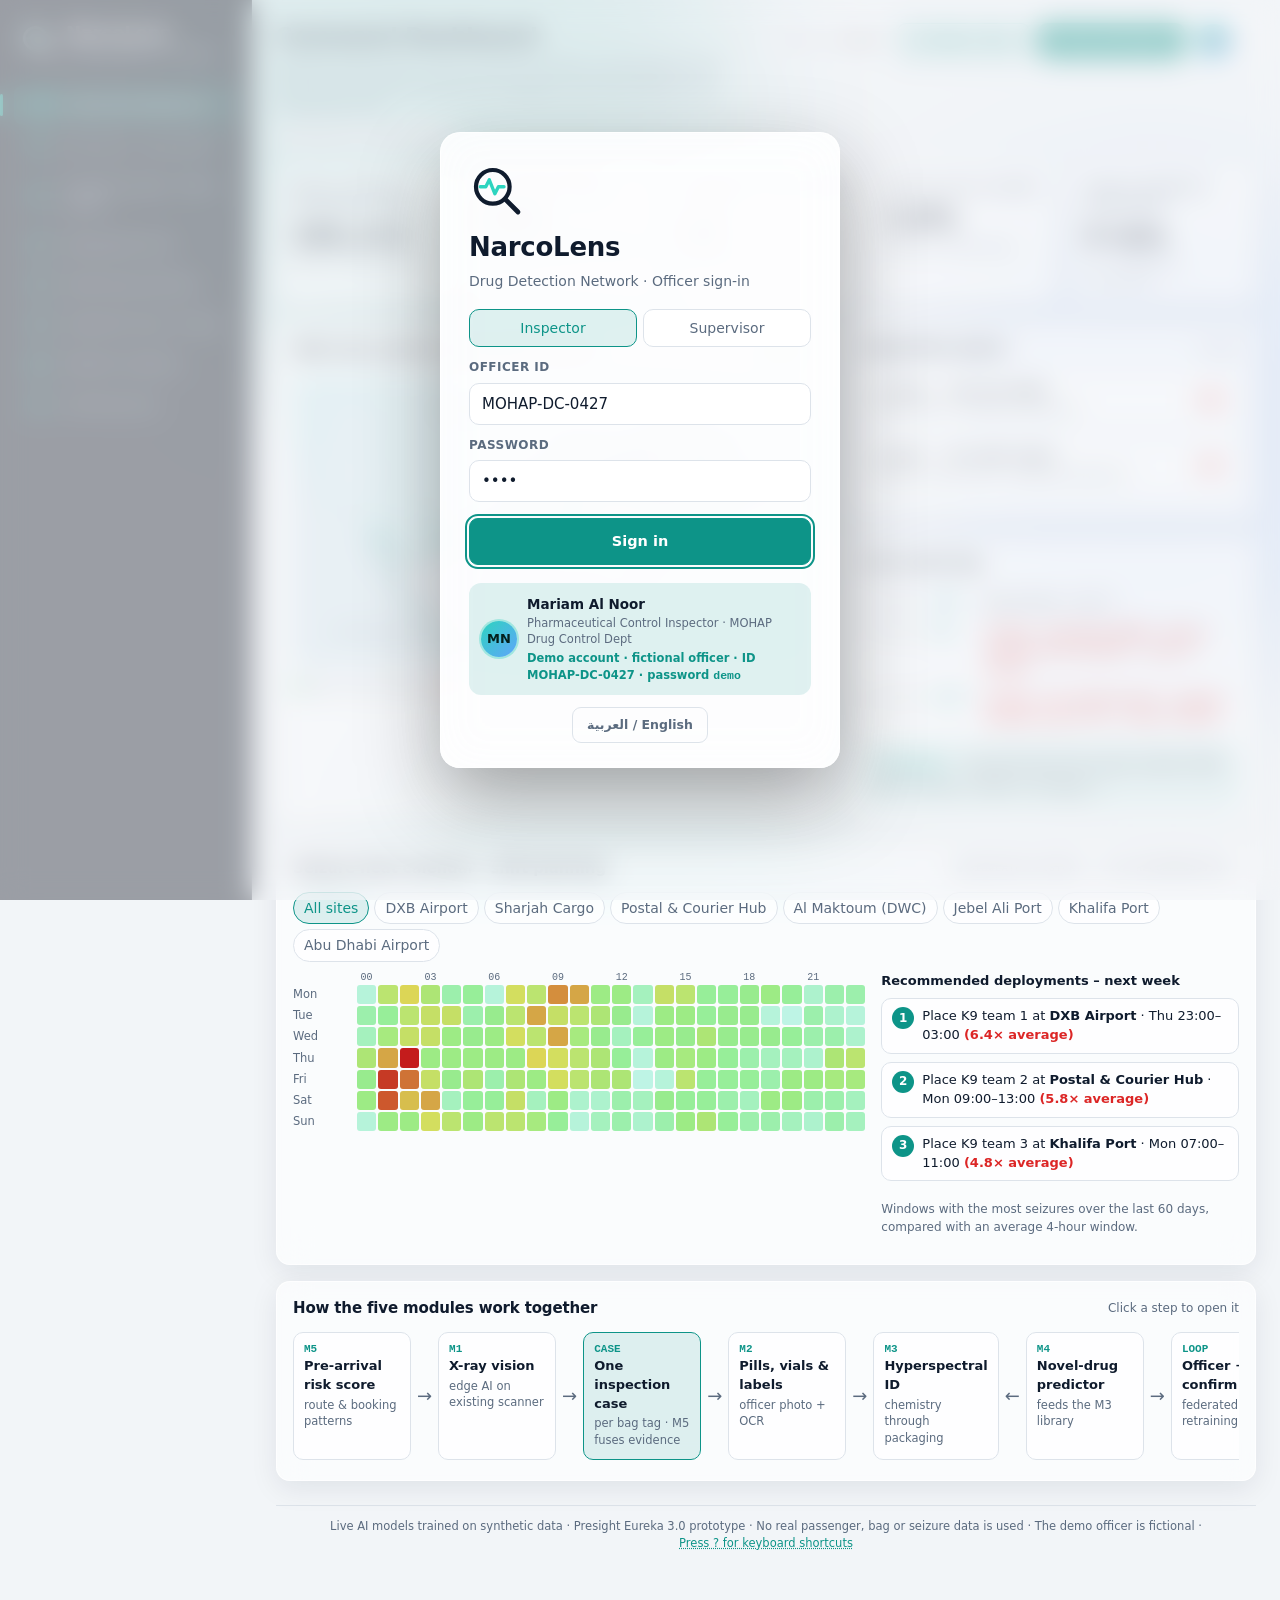
==== narcolens-prototype/index.html @ 16a1a504 "NarcoLens: prototype, ML training code, pitch deck and screenshots" ====
<!doctype html>
<html lang="en">
<head>
  <meta charset="utf-8">
  <meta name="viewport" content="width=device-width, initial-scale=1">
  <title>NarcoLens Prototype</title>
  <meta name="description" content="NarcoLens – AI software that turns UAE customs X-ray scanners and inspection desks into one connected drug-detection network. Concept prototype on simulated data.">
  <link rel="stylesheet" href="css/style.css">
</head>
<body>
  <div class="aurora" aria-hidden="true"><i></i><i></i><i></i></div>

  <div class="login" id="login" hidden>
    <form class="login-card" id="loginForm" autocomplete="off" novalidate>
      <svg class="logo login-logo" viewBox="0 0 40 40" aria-hidden="true">
        <circle class="draw" cx="17" cy="17" r="12" fill="none" stroke="currentColor" stroke-width="3"/>
        <path class="draw d2" d="M8 17h4l2.5-5 4 10 2.5-5h4" fill="none" stroke="#2dd4bf" stroke-width="2.4" stroke-linecap="round" stroke-linejoin="round"/>
        <path class="draw d3" d="M26 26l9 9" stroke="currentColor" stroke-width="3.4" stroke-linecap="round"/>
      </svg>
      <h1>NarcoLens</h1>
      <p class="login-sub">Drug Detection Network &middot; Officer sign-in</p>
      <div class="role-pick" role="group" aria-label="Demo account"><button type="button" data-role="officer" class="on">Inspector</button><button type="button" data-role="supervisor">Supervisor</button></div>
      <label class="field">Officer ID<input id="loginId" value="MOHAP-DC-0427" spellcheck="false"></label>
      <label class="field">Password<input id="loginPw" type="password" value="demo"></label>
      <p class="login-err" id="loginErr" hidden>Incorrect officer ID or password. Use the demo account below.</p>
      <button class="btn primary block" type="submit" id="loginBtn">Sign in</button>
      <div class="demo-acct" id="demoAcct">
        <span class="avatar">MN</span>
        <div><b>Mariam Al Noor</b><small>Pharmaceutical Control Inspector &middot; MOHAP Drug Control Dept</small><small class="demo-note">Demo account &middot; fictional officer &middot; ID MOHAP-DC-0427 &middot; password <code>demo</code></small></div>
      </div>
    </form>
  </div>

  <div class="shell">
    <aside class="sidebar">
      <a class="brand" id="brandLink" href="#dashboard" aria-label="NarcoLens – go to Command Dashboard">
        <svg class="logo" viewBox="0 0 40 40" aria-hidden="true">
          <circle cx="17" cy="17" r="12" fill="none" stroke="currentColor" stroke-width="3"/>
          <path d="M8 17h4l2.5-5 4 10 2.5-5h4" fill="none" stroke="#2dd4bf" stroke-width="2.4" stroke-linecap="round" stroke-linejoin="round"/>
          <path d="M26 26l9 9" stroke="currentColor" stroke-width="3.4" stroke-linecap="round"/>
        </svg>
        <div>
          <b>NarcoLens</b>
          <small>AI drug-detection network</small>
        </div>
      </a>
      <nav id="nav" aria-label="Screens">
        <a href="#dashboard" data-screen="dashboard"><span class="num" aria-hidden="true"><svg viewBox="0 0 16 16" width="12" height="12" fill="currentColor"><rect x="1" y="1" width="6" height="6" rx="1.5"/><rect x="9" y="1" width="6" height="6" rx="1.5"/><rect x="1" y="9" width="6" height="6" rx="1.5"/><rect x="9" y="9" width="6" height="6" rx="1.5"/></svg></span><span>Command Dashboard</span></a>
        <a href="#lane" data-screen="lane"><span class="num">M1</span><span>Live Lane &middot; X-ray Vision</span></a>
        <a href="#desk" data-screen="desk"><span class="num">M2</span><span>Inspection Desk &middot; Pills &amp; Labels</span></a>
        <a href="#hyper" data-screen="hyper"><span class="num">M3</span><span>Hyperspectral ID</span></a>
        <a href="#predict" data-screen="predict"><span class="num">M4</span><span>Novel-Drug Predictor</span></a>
        <a href="#case" data-screen="case"><span class="num">M5</span><span>Inspection Case &middot; Fusion</span></a>
        <a href="#network" data-screen="network"><span class="num">NET</span><span>Network analytics</span></a>
        <a href="#learn" data-screen="learn"><span class="num">FL</span><span>Learning Loop</span></a>
        <a href="#review" data-screen="review" class="sup-only"><span class="num">SUP</span><span>Supervisor review</span></a>
      </nav>
      <div class="officer" id="officerChip">
        <span class="avatar">MN</span>
        <div class="officer-txt"><b id="offName">Mariam Al Noor</b><small id="offRole">MOHAP &middot; DXB T3 Desk 2</small></div>
        <button class="sign-out" id="signOut" type="button" title="Sign out" aria-label="Sign out"><svg viewBox="0 0 24 24" width="16" height="16" aria-hidden="true" fill="none" stroke="currentColor" stroke-width="2" stroke-linecap="round" stroke-linejoin="round"><path d="M9 21H5a2 2 0 0 1-2-2V5a2 2 0 0 1 2-2h4"/><path d="M16 17l5-5-5-5"/><path d="M21 12H9"/></svg></button>
      </div>
    </aside>

    <main>
      <header class="topbar">
        <div class="titles">
          <h1 id="screenTitle">Command Dashboard</h1>
          <p id="screenSub"></p>
          <div class="badges" id="badges"></div>
        </div>
        <div class="top-actions">
          <span class="clock" id="clock" title="Simulated local time at Dubai"></span>
          <span class="demo-chip" id="demoChip" hidden><b id="demoStep">Step 1 of 8</b><span id="demoTime">0:00</span><i><b id="demoBar"></b></i></span>
          <button class="btn primary" id="demoBtn" type="button">&#9654; Run full demo</button>
          <button class="btn ghost icon" id="themeBtn" type="button" aria-label="Toggle light / dark theme" title="Toggle theme"><svg viewBox="0 0 20 20" width="16" height="16" aria-hidden="true"><circle cx="10" cy="10" r="7.5" fill="none" stroke="currentColor" stroke-width="1.8"/><path d="M10 2.5a7.5 7.5 0 0 1 0 15z" fill="currentColor"/></svg></button>
        </div>
      </header>

      <!-- 01 DASHBOARD -->
      <section class="screen" id="screen-dashboard">
        <div class="kpis" id="kpis"></div>
        <div class="grid-2">
          <div class="card">
            <div class="card-h"><h3>UAE entry points running NarcoLens</h3><span class="muted small">Click a site to zoom in</span><span class="pill live">&#9679; Live</span></div>
            <div class="map-wrap"><svg id="map" class="map" viewBox="0 0 600 340" role="img" aria-label="Map of UAE entry points"></svg><div class="site-card" id="siteCard" hidden></div></div>
            <div class="legend"><span><i class="dot ok"></i>Bag / parcel cleared</span><span><i class="dot danger"></i>AI flag raised</span></div>
          </div>
          <div class="stack">
            <div class="card">
              <div class="card-h"><h3>Inspection queue</h3><span class="muted small" id="queueCount"></span></div>
              <ul class="queue" id="queue"></ul>
            </div>
            <div class="card">
              <div class="card-h"><h3>Live event log</h3></div>
              <ul class="log" id="log"></ul>
              <div id="netTip"></div>
            </div>
          </div>
        </div>
        <div class="card" id="heatCard" data-noi18n></div>
        <div class="card">
          <div class="card-h"><h3>How the five modules work together</h3><span class="muted small">Click a step to open it</span></div>
          <div class="flow" id="flow">
            <button class="flow-step" data-go="case"><b>M5</b><span>Pre-arrival risk score</span><small>route &amp; booking patterns</small></button>
            <span class="flow-arrow">&rarr;</span>
            <button class="flow-step" data-go="lane"><b>M1</b><span>X-ray vision</span><small>edge AI on existing scanner</small></button>
            <span class="flow-arrow">&rarr;</span>
            <button class="flow-step hub" data-go="case"><b>CASE</b><span>One inspection case</span><small>per bag tag &middot; M5 fuses evidence</small></button>
            <span class="flow-arrow">&rarr;</span>
            <button class="flow-step" data-go="desk"><b>M2</b><span>Pills, vials &amp; labels</span><small>officer photo + OCR</small></button>
            <span class="flow-arrow">&rarr;</span>
            <button class="flow-step" data-go="hyper"><b>M3</b><span>Hyperspectral ID</span><small>chemistry through packaging</small></button>
            <span class="flow-arrow">&larr;</span>
            <button class="flow-step" data-go="predict"><b>M4</b><span>Novel-drug predictor</span><small>feeds the M3 library</small></button>
            <span class="flow-arrow">&rarr;</span>
            <button class="flow-step" data-go="learn"><b>LOOP</b><span>Officer + lab confirm</span><small>federated retraining</small></button>
          </div>
        </div>
      </section>

      <!-- M1 LANE -->
      <section class="screen" id="screen-lane" hidden>
        <div class="mode-tabs" id="laneModes" role="tablist">
          <button type="button" data-mode="belt" class="active">Belt &middot; demo bags</button>
          <button type="button" data-mode="build">Build your own bag</button>
          <button type="button" data-mode="upload">Upload a scan</button>
        </div>
        <div class="bag-strip" id="bagStrip" aria-label="Bags on the belt"></div>
        <div class="builder card" id="builder" hidden>
          <div class="palette" id="palClutter"><span class="pal-lbl">Add everyday items</span></div>
          <div class="palette" id="palHide"><span class="pal-lbl">Hide drugs</span></div>
          <div class="row">
            <button class="btn" id="bRandom" type="button">Randomise bag</button>
            <button class="btn" id="bClear" type="button">Empty bag</button>
            <span class="muted small">Drag items to move them. The AI only sees pixels &ndash; never item names.</span>
          </div>
        </div>
        <div class="upload card" id="uploadBox" hidden>
          <label class="btn primary">Choose an image&hellip;<input type="file" id="uploadInput" accept="image/*" hidden></label>
          <span class="muted small">Experimental: the model was trained on synthetic dual-energy scans, so real X-ray photos are outside its training data. Results are shown as-is.</span>
        </div>
        <div class="grid-lane">
          <div class="card">
            <div class="card-h">
              <h3>X-ray &middot; <span id="laneTag">select a bag</span></h3>
              <span class="switches"><label class="switch"><input type="checkbox" id="overlayToggle" checked> AI heatmap</label><label class="switch" id="truthWrap"><input type="checkbox" id="truthToggle"> Ground truth</label></span>
            </div>
            <div class="xray-wrap">
              <canvas id="xray" width="760" height="440" aria-label="Simulated dual-energy X-ray image"></canvas>
              <div class="xray-legend"><span><i class="sw o"></i>Organic</span><span><i class="sw m"></i>Mixed</span><span><i class="sw b"></i>Metal</span></div>
            </div>
            <div class="row">
              <button class="btn primary" id="scanNext" type="button">Scan next bag</button>
              <button class="btn" id="laneAuto" type="button">Auto belt: off</button>
              <button class="btn primary" id="bScan" type="button" hidden>Scan with AI</button>
              <span class="muted small">M1 model inference in this browser: <b id="latency">&ndash;</b></span>
            </div>
          </div>
          <div class="card" id="laneResult"></div>
        </div>
      </section>

      <!-- M5 CASE -->
      <section class="screen" id="screen-case" hidden>
        <div class="card case-head" id="caseHead"></div>
        <div class="grid-2">
          <div class="card">
            <div class="card-h"><h3>Evidence timeline</h3><span class="muted small">every module writes to the same case</span></div>
            <ol class="timeline" id="timeline"></ol>
          </div>
          <div class="card">
            <div class="card-h"><h3>M5 fusion score</h3><span class="muted small">explainable</span></div>
            <div id="fusion"></div>
            <div class="actions-row" id="caseActions"></div>
            <p class="fair" id="fairNote">&#9878; Risk factors use bag, route, booking-timing and sensor evidence only. Nationality, ethnicity, religion and gender are never model inputs. The officer makes every decision; the lab result is the legal proof.</p>
          </div>
        </div>
      </section>

      <!-- SUPERVISOR REVIEW -->
      <section class="screen" id="screen-review" hidden data-noi18n>
        <div class="kpis three" id="supKpis"></div>
        <div class="grid-2">
          <div class="stack"><div class="card" id="supQueue"></div><div class="card" id="supOverrides"></div></div>
          <div class="stack"><div class="card" id="supSites"></div><div class="card" id="supAudit"></div></div>
        </div>
      </section>

      <!-- EVIDENCE PACK -->
      <section class="screen" id="screen-report" hidden data-noi18n>
        <div class="report-actions"><button class="btn primary" id="repPrint" type="button">&#128424; Print / Save as PDF</button><button class="btn" id="repBack" type="button">&larr; Back to case</button></div>
        <article class="card report" id="report"></article>
      </section>

      <!-- NETWORK ANALYTICS -->
      <section class="screen" id="screen-network" hidden data-noi18n>
        <div class="kpis three" id="netKpis"></div>
        <div class="grid-lane">
          <div class="card net-card">
            <div class="net-toolbar" id="netToolbar"></div>
            <div class="net-wrap"><svg id="netSvg" viewBox="0 0 760 460" role="img" aria-label="Case link graph"></svg></div>
            <div class="net-legend" id="netLegend"></div>
            <div class="net-detail" id="netDetail"></div>
          </div>
          <div class="card" id="netInsights"></div>
        </div>
      </section>

      <!-- M2 DESK -->
      <section class="screen" id="screen-desk" hidden>
        <div class="pick" id="samplePick"></div>
        <div class="grid-lane">
          <div class="card">
            <div class="card-h"><h3>Officer photo</h3><span class="muted small">Tablet camera &middot; Inspection desk 2</span></div>
            <div class="photo" id="deskPhoto"></div>
            <div class="row">
              <button class="btn primary" id="deskAnalyse" type="button">Analyse photo</button>
              <button class="btn" id="deskAttach" type="button" disabled>Attach to case</button>
            </div>
          </div>
          <div class="card" id="deskResult"></div>
        </div>
        <div class="grid-2">
          <div class="card">
            <div class="card-h"><h3>Tablets in this photo &rarr; M2 imprint model</h3><span class="badge live">Live model</span></div>
            <div class="crops" id="crops"><p class="muted small">Press <b>Analyse photo</b> to classify every tablet crop.</p></div>
          </div>
          <div class="card">
            <div class="card-h"><h3>Imprint pad &middot; test the model yourself</h3><span class="badge live">Live model</span></div>
            <div class="pad-wrap">
              <canvas id="pad" width="240" height="240" aria-label="Draw a tablet imprint"></canvas>
              <div class="pad-side">
                <p class="muted small">Draw an imprint on the tablet with your mouse or finger &ndash; e.g. two crescents <b>( )</b>, a line, or a letter.</p>
                <div id="padResult"></div>
                <div class="row">
                  <button class="btn" id="padClear" type="button">Clear</button>
                  <button class="btn" id="padRandom" type="button">Random example</button>
                  <label class="btn">Upload close-up<input type="file" id="padUpload" accept="image/*" hidden></label>
                </div>
              </div>
            </div>
          </div>
        </div>
      </section>

      <!-- M3 HYPER -->
      <section class="screen" id="screen-hyper" hidden>
        <div class="pick" id="hyperPick"></div>
        <div class="grid-lane">
          <div class="card">
            <div class="card-h"><h3>Hyperspectral image &middot; false colour</h3><label class="switch"><input type="checkbox" id="hyperMap" checked> AI substance map</label></div>
            <div class="hyper-wrap">
              <canvas id="hyperCanvas" class="pix" width="480" height="320" aria-label="Simulated hyperspectral image"></canvas>
            </div>
            <div class="row">
              <button class="btn primary" id="hyperScan" type="button">Auto-scan</button>
              <button class="btn" id="hyperAttach" type="button" disabled>Attach to case</button>
              <span class="muted small">Tip: click any pixel to see its spectrum</span>
            </div>
          </div>
          <div class="card">
            <div class="card-h"><h3>Spectrum vs. drug library</h3><span class="muted small" id="pxInfo">no pixel selected</span></div>
            <canvas id="specCanvas" width="560" height="240" aria-label="Spectrum chart"></canvas>
            <div class="spec-legend"><span><i class="ln px"></i>Selected pixel</span><span><i class="ln ref"></i>Best library match</span></div>
            <div id="hyperResult"></div>
          </div>
        </div>
      </section>

      <!-- M4 PREDICT -->
      <section class="screen" id="screen-predict" hidden>
        <div class="kpis three" id="predKpis"></div>
        <div class="card">
          <div class="card-h">
            <h3>Predicted synthetic-drug variants</h3>
            <div class="card-actions">
              <span class="info-anchor">
                <button class="info-btn" type="button" data-info="m4Info" aria-haspopup="dialog" aria-expanded="false" aria-controls="m4Info">
                  <svg viewBox="0 0 24 24" width="16" height="16" aria-hidden="true" fill="none" stroke="currentColor" stroke-width="2" stroke-linecap="round"><circle cx="12" cy="12" r="9.5"/><path d="M12 11v6"/><circle cx="12" cy="7.6" r="0.6" fill="currentColor"/></svg>
                  <span>How M4 works</span>
                </button>
                <div class="info-pop" id="m4Info" role="dialog" aria-label="How M4 works" tabindex="-1" hidden>
                  <div class="info-pop-h"><b>How M4 works</b><button class="info-x" type="button" aria-label="Close">&times;</button></div>
                  <ol class="steps plain">
                    <li><b>Watch the trend.</b> Seizure data, lab results and international early-warning feeds show which drug families are mutating.</li>
                    <li><b>Predict the fingerprint.</b> A graph neural network predicts the spectrum a new variant would produce, from its family's known chemistry.</li>
                    <li><b>Validate.</b> Forensic chemists approve each prediction against reference samples.</li>
                    <li><b>Push to M3.</b> Every hyperspectral camera in the network can now recognise the variant &ndash; before its first seizure.</li>
                  </ol>
                </div>
              </span>
              <button class="btn primary" id="predRun" type="button">Run prediction cycle</button>
            </div>
          </div>
          <div class="table-wrap"><table class="tbl" id="predTable"></table></div>
          <p class="muted small">Chemical structures are withheld in this interface. Predictions are used only to extend the detection library and are validated against lab reference samples before going live.</p>
        </div>
      </section>

      <!-- LEARNING LOOP -->
      <section class="screen" id="screen-learn" hidden data-noi18n>
        <div class="kpis three" id="fedKpis"></div>
        <div class="grid-lane">
          <div class="card">
            <div class="fed-controls">
              <button class="btn primary" id="learnGo" type="button">&#9654; Run 1 round</button>
              <button class="btn" id="fedAuto" type="button">Auto-run rounds</button>
              <span id="fedPriv" class="fed-priv"></span>
              <span class="info-anchor fed-info">
                <button class="info-btn icon-only" id="fedInfoBtn" type="button" data-info="fedInfo" aria-haspopup="dialog" aria-expanded="false" aria-controls="fedInfo">
                  <svg viewBox="0 0 24 24" width="16" height="16" aria-hidden="true" fill="none" stroke="currentColor" stroke-width="2" stroke-linecap="round"><circle cx="12" cy="12" r="9.5"/><path d="M12 11v6"/><circle cx="12" cy="7.6" r="0.6" fill="currentColor"/></svg>
                </button>
                <div class="info-pop" id="fedInfo" role="dialog" tabindex="-1" hidden>
                  <div class="info-pop-h"><b id="fedInfoTitle"></b><button class="info-x" type="button" aria-label="Close">&times;</button></div>
                  <div id="fedInfoBody"></div>
                </div>
              </span>
              <label class="nt-chip" style="--c:#ef4444"><input type="checkbox" id="fedPoison"><i></i><span id="fedPoisonLbl">Simulate a poisoned update</span></label>
            </div>
            <div class="fed-steps" id="fedSteps"></div>
            <svg id="fedNet" class="fednet" viewBox="0 0 600 360" role="img" aria-label="Federated learning network"></svg>
            <p class="fed-status"><span id="learnStatus"></span></p>
            <p class="fed-gain" id="fedGain"></p>
            <div id="fedSite"></div>
          </div>
          <div class="stack">
            <div class="card" id="learnCase"></div>
            <div class="card"><div class="card-h"><h3 id="fedChartH">Recall per round</h3></div><div id="fedChart"></div></div>
            <div class="card"><div class="card-h"><h3 id="fedLogH">Round log</h3></div><ol class="fed-log" id="fedLog"></ol></div>
          </div>
        </div>
      </section>
      <!-- CHALLENGE -->
      <section class="screen" id="screen-challenge" hidden>
        <div class="grid-lane">
          <div class="card">
            <div class="card-h"><h3 id="chRound">Round 1 of 5</h3><span class="muted small" id="chHint">Click where you think drugs are hidden &ndash; or press &ldquo;Looks clean&rdquo;.</span></div>
            <div class="xray-wrap"><canvas id="chCanvas" width="760" height="440" aria-label="X-ray to inspect"></canvas></div>
            <div class="row">
              <button class="btn" id="chClean" type="button">Looks clean</button>
              <button class="btn primary" id="chNext" type="button" hidden>Next bag &rarr;</button>
              <button class="btn ghost" id="chRestart" type="button">Restart</button>
            </div>
          </div>
          <div class="card" id="chBoard"></div>
        </div>
      </section>

      <!-- AI MODELS -->
      <section class="screen" id="screen-models" hidden>
        <div class="grid-2 even">
          <div class="card" id="cardM1"></div>
          <div class="card" id="cardM2"></div>
        </div>
        <div class="card" id="cardOthers"></div>
      </section>
      <footer class="disclaimer">Live AI models trained on synthetic data &middot; Presight Eureka 3.0 prototype &middot; No real passenger, bag or seizure data is used &middot; The demo officer is fictional</footer>
    </main>
  </div>

  <div class="narration" id="narration" hidden aria-live="polite">
    <span class="step" id="narrStep"></span>
    <span id="narrText"></span>
  </div>

  <script src="js/data.js"></script>
  <script src="js/map_uae.js"></script>
  <script src="js/xray.js"></script>
  <script src="js/nn.js"></script>
  <script src="js/models/models.js"></script>
  <script src="js/pills.js"></script>
  <script src="js/hyperspectral.js"></script>
  <script src="js/i18n.js"></script>
  <script src="js/network.js"></script>
  <script src="js/app.js"></script>
  <script src="js/federated.js"></script>
  <script src="js/addons.js"></script>
  <script src="js/extras.js"></script>
</body>
</html>
---- narcolens-prototype/css/style.css ----
/* NarcoLens prototype – styles */
:root {
  --bg: #f2f5f8;
  --panel: #ffffff;
  --panel-2: #f6f8fa;
  --text: #0f1b2d;
  --muted: #5b6b7f;
  --border: #dde3ea;
  --accent: #0d9488;
  --accent-2: #0f766e;
  --accent-soft: rgba(13, 148, 136, .12);
  --danger: #dc2626;
  --danger-soft: rgba(220, 38, 38, .12);
  --warn: #d97706;
  --warn-soft: rgba(217, 119, 6, .14);
  --ok: #16a34a;
  --ok-soft: rgba(22, 163, 74, .12);
  --shadow: 0 1px 2px rgba(15, 27, 45, .06), 0 6px 18px rgba(15, 27, 45, .06);
  --map-land: #e3eaf0;
  --map-sea: #d3ecef;
  --map-line: #b9c7d4;
  --sidebar: #0b1726;
  --sidebar-text: #c3d1df;
  --chart-grid: #e5eaf0;
  color-scheme: light;
}

@media (prefers-color-scheme: dark) {
  :root:not([data-theme="light"]) {
    --bg: #0a111d;
    --panel: #111a29;
    --panel-2: #0d1522;
    --text: #e6edf5;
    --muted: #8fa1b6;
    --border: #1f2c3f;
    --accent: #2dd4bf;
    --accent-2: #14b8a6;
    --accent-soft: rgba(45, 212, 191, .14);
    --danger: #f87171;
    --danger-soft: rgba(248, 113, 113, .15);
    --warn: #fbbf24;
    --warn-soft: rgba(251, 191, 36, .14);
    --ok: #4ade80;
    --ok-soft: rgba(74, 222, 128, .13);
    --shadow: 0 1px 2px rgba(0, 0, 0, .3), 0 6px 18px rgba(0, 0, 0, .25);
    --map-land: #172334;
    --map-sea: #0d2430;
    --map-line: #2a3b52;
    --sidebar: #070d17;
    --chart-grid: #1d2a3c;
    color-scheme: dark;
  }
}

:root[data-theme="dark"] {
  --bg: #0a111d;
  --panel: #111a29;
  --panel-2: #0d1522;
  --text: #e6edf5;
  --muted: #8fa1b6;
  --border: #1f2c3f;
  --accent: #2dd4bf;
  --accent-2: #14b8a6;
  --accent-soft: rgba(45, 212, 191, .14);
  --danger: #f87171;
  --danger-soft: rgba(248, 113, 113, .15);
  --warn: #fbbf24;
  --warn-soft: rgba(251, 191, 36, .14);
  --ok: #4ade80;
  --ok-soft: rgba(74, 222, 128, .13);
  --shadow: 0 1px 2px rgba(0, 0, 0, .3), 0 6px 18px rgba(0, 0, 0, .25);
  --map-land: #172334;
  --map-sea: #0d2430;
  --map-line: #2a3b52;
  --sidebar: #070d17;
  --chart-grid: #1d2a3c;
  color-scheme: dark;
}

* { box-sizing: border-box; }
html, body { margin: 0; }
body {
  background: var(--bg);
  color: var(--text);
  font: 14px/1.45 "Segoe UI", system-ui, -apple-system, Roboto, "Helvetica Neue", Arial, sans-serif;
  -webkit-font-smoothing: antialiased;
}
h1, h2, h3 { margin: 0; letter-spacing: -.01em; }
h3 { font-size: 15px; }
button { font: inherit; }
.muted { color: var(--muted); }
.small { font-size: 12px; }
[hidden] { display: none !important; }


/* ---------- shell ---------- */
.shell { display: grid; grid-template-columns: 252px minmax(0, 1fr); min-height: 100vh; }
.sidebar {
  background: var(--sidebar);
  color: var(--sidebar-text);
  padding: 20px 14px;
  display: flex;
  flex-direction: column;
  gap: 22px;
  position: sticky;
  top: 0;
  height: 100vh;
  overflow-y: auto;
}
.brand { display: flex; align-items: center; gap: 10px; color: #fff; padding: 0 6px; }
.brand .logo { width: 36px; height: 36px; color: #fff; flex: none; }
.brand b { display: block; font-size: 18px; letter-spacing: -.01em; }
.brand small { display: block; color: var(--sidebar-text); font-size: 11.5px; }
#nav { display: flex; flex-direction: column; gap: 3px; }
#nav a {
  display: flex; align-items: center; gap: 10px;
  color: var(--sidebar-text);
  text-decoration: none;
  padding: 9px 10px;
  border-radius: 9px;
  font-size: 13px;
  transition: background .15s, color .15s;
}
#nav a:hover { background: rgba(255, 255, 255, .06); color: #fff; }
#nav a.active { background: rgba(45, 212, 191, .16); color: #fff; }
#nav .num {
  font: 700 10.5px/1 ui-monospace, SFMono-Regular, Menlo, Consolas, monospace;
  color: #2dd4bf;
  background: rgba(45, 212, 191, .12);
  border-radius: 6px;
  padding: 4px 5px;
  min-width: 30px;
  text-align: center;
}

main { padding: 20px 24px 90px; min-width: 0; }
.topbar { display: flex; justify-content: space-between; align-items: flex-start; gap: 16px; margin-bottom: 18px; }
.titles h1 { font-size: 22px; }
.titles p { margin: 4px 0 0; color: var(--muted); max-width: 760px; }
.top-actions { display: flex; align-items: center; gap: 8px; flex: none; }
.clock { font: 600 12px ui-monospace, SFMono-Regular, Menlo, Consolas, monospace; color: var(--muted); padding: 0 6px; }

.btn {
  border: 1px solid var(--border);
  background: var(--panel);
  color: var(--text);
  padding: 8px 14px;
  border-radius: 9px;
  cursor: pointer;
  font-weight: 600;
  font-size: 13px;
  transition: background .15s, border-color .15s, opacity .15s;
  white-space: nowrap;
}
.btn:hover:not(:disabled) { border-color: var(--accent); }
.btn:disabled { opacity: .45; cursor: not-allowed; }
.btn.primary { background: var(--accent); border-color: var(--accent); color: #fff; }
:root[data-theme="dark"] .btn.primary { color: #04201c; }
@media (prefers-color-scheme: dark) { :root:not([data-theme="light"]) .btn.primary { color: #04201c; } }
.btn.primary:hover:not(:disabled) { background: var(--accent-2); }
.btn.danger { background: var(--danger); border-color: var(--danger); color: #fff; }
.btn.ghost { background: transparent; }
.btn.icon { padding: 8px 11px; font-size: 16px; line-height: 1; }

.card {
  background: var(--panel);
  border: 1px solid var(--border);
  border-radius: 14px;
  padding: 16px;
  box-shadow: var(--shadow);
  min-width: 0;
}
.card-h { display: flex; justify-content: space-between; align-items: center; gap: 10px; margin-bottom: 12px; flex-wrap: wrap; }
.stack { display: flex; flex-direction: column; gap: 16px; min-width: 0; }
.grid-2 { display: grid; grid-template-columns: minmax(0, 1.35fr) minmax(0, 1fr); gap: 16px; margin-bottom: 16px; }
.grid-lane { display: grid; grid-template-columns: minmax(0, 1.55fr) minmax(0, 1fr); gap: 16px; margin-bottom: 16px; }
.screen > .card { margin-bottom: 16px; }
.row { display: flex; align-items: center; gap: 10px; flex-wrap: wrap; margin-top: 12px; }

.pill {
  display: inline-flex; align-items: center; gap: 5px;
  padding: 3px 9px;
  border-radius: 999px;
  font-size: 11.5px;
  font-weight: 700;
  background: var(--panel-2);
  border: 1px solid var(--border);
  color: var(--muted);
  white-space: nowrap;
}
.pill.live { color: var(--ok); background: var(--ok-soft); border-color: transparent; }
.pill.high { color: var(--danger); background: var(--danger-soft); border-color: transparent; }
.pill.mid { color: var(--warn); background: var(--warn-soft); border-color: transparent; }
.pill.low { color: var(--ok); background: var(--ok-soft); border-color: transparent; }
.pill.accent { color: var(--accent); background: var(--accent-soft); border-color: transparent; }

/* ---------- KPIs ---------- */
.kpis { display: grid; grid-template-columns: repeat(5, minmax(0, 1fr)); gap: 12px; margin-bottom: 16px; }
.kpis.three { grid-template-columns: repeat(3, minmax(0, 1fr)); }
.kpi { background: var(--panel); border: 1px solid var(--border); border-radius: 14px; padding: 14px; box-shadow: var(--shadow); }
.kpi .lbl { font-size: 11.5px; color: var(--muted); text-transform: uppercase; letter-spacing: .05em; font-weight: 600; }
.kpi .val { font-size: 26px; font-weight: 750; margin-top: 4px; font-variant-numeric: tabular-nums; }
.kpi .sub { font-size: 12px; color: var(--muted); }
.kpi .sub b { color: var(--ok); }

/* ---------- map ---------- */
.map, .fednet { width: 100%; height: auto; display: block; border-radius: 10px; background: var(--map-sea); }
.fednet { background: var(--panel-2); }
.map .land { fill: var(--map-land); stroke: var(--map-line); stroke-width: 1.5; }
.map .sea-lbl { fill: var(--muted); font-size: 12px; font-style: italic; opacity: .7; }
.map .site-lbl, .fednet .site-lbl { fill: var(--text); font-size: 11.5px; font-weight: 650; }
.map .site { fill: var(--accent); stroke: var(--panel); stroke-width: 2; }
.pulse { transform-box: fill-box; transform-origin: center; animation: pulse 1.8s ease-out forwards; fill: none; stroke-width: 2.5; }
.pulse.ok { stroke: var(--ok); }
.pulse.danger { stroke: var(--danger); }
@keyframes pulse { from { transform: scale(1); opacity: 1; } to { transform: scale(5); opacity: 0; } }
.legend { display: flex; gap: 16px; font-size: 12px; color: var(--muted); margin-top: 10px; flex-wrap: wrap; }
.dot { display: inline-block; width: 9px; height: 9px; border-radius: 50%; margin-right: 5px; vertical-align: -1px; }
.dot.ok { background: var(--ok); }
.dot.danger { background: var(--danger); }

/* ---------- queue + log ---------- */
.queue, .log { list-style: none; margin: 0; padding: 0; }
.queue li {
  display: flex; align-items: center; justify-content: space-between; gap: 10px;
  padding: 10px; border: 1px solid var(--border); border-radius: 10px; margin-bottom: 8px; cursor: pointer;
  transition: border-color .15s;
}
.queue li:hover { border-color: var(--accent); }
.queue .q-main { min-width: 0; }
.queue .q-main b { display: block; font-family: ui-monospace, SFMono-Regular, Menlo, Consolas, monospace; font-size: 12.5px; }
.queue .q-main span { display: block; font-size: 12px; color: var(--muted); white-space: nowrap; overflow: hidden; text-overflow: ellipsis; }
.queue .empty { cursor: default; color: var(--muted); justify-content: center; }
.log { max-height: 220px; overflow: auto; font-size: 12.5px; }
.log li { display: grid; grid-template-columns: 62px 44px 1fr; gap: 8px; padding: 6px 0; border-bottom: 1px dashed var(--border); }
.log time { font-family: ui-monospace, SFMono-Regular, Menlo, Consolas, monospace; color: var(--muted); font-size: 11.5px; }
.log .site-tag { font-weight: 700; font-size: 11px; color: var(--accent); }
.log .lvl-danger { color: var(--danger); font-weight: 600; }
.log .lvl-ok { color: var(--text); }
.log .lvl-info { color: var(--muted); }

/* ---------- flow ---------- */
.flow { display: flex; align-items: stretch; gap: 6px; overflow-x: auto; padding-bottom: 4px; }
.flow-step {
  flex: 1 0 118px;
  display: flex; flex-direction: column; gap: 2px; align-items: flex-start; text-align: left;
  background: var(--panel-2); color: var(--text);
  border: 1px solid var(--border); border-radius: 10px; padding: 10px; cursor: pointer;
}
.flow-step:hover { border-color: var(--accent); }
.flow-step b { font: 700 11px ui-monospace, SFMono-Regular, Menlo, Consolas, monospace; color: var(--accent); }
.flow-step span { font-weight: 650; font-size: 13px; }
.flow-step small { color: var(--muted); font-size: 11.5px; }
.flow-step.hub { background: var(--accent-soft); border-color: var(--accent); }
.flow-arrow { align-self: center; color: var(--muted); font-size: 18px; flex: none; }

/* ---------- lane ---------- */
.bag-strip { display: flex; gap: 8px; overflow-x: auto; padding: 2px 2px 12px; margin-bottom: 4px; }
.bag-chip {
  flex: none;
  border: 1px solid var(--border); background: var(--panel); color: var(--text);
  border-radius: 10px; padding: 8px 11px; cursor: pointer; text-align: left;
  font-size: 12px; min-width: 150px;
}
.bag-chip b { display: block; font-family: ui-monospace, SFMono-Regular, Menlo, Consolas, monospace; font-size: 12px; }
.bag-chip span { color: var(--muted); }
.bag-chip.active { border-color: var(--accent); box-shadow: 0 0 0 2px var(--accent-soft); }
.bag-chip.flagged b::after { content: " ⚑"; color: var(--danger); }
.bag-chip.cleared b::after { content: " ✓"; color: var(--ok); }
.xray-wrap { position: relative; border-radius: 10px; overflow: hidden; background: #1b1f24; }
.xray-wrap canvas { display: block; width: 100%; height: auto; }
.xray-legend {
  position: absolute; left: 10px; bottom: 10px; display: flex; gap: 10px;
  background: rgba(15, 20, 28, .72); color: #e5e7eb; font-size: 11px; padding: 5px 9px; border-radius: 7px;
}
.sw { display: inline-block; width: 10px; height: 10px; border-radius: 2px; margin-right: 4px; vertical-align: -1px; }
.sw.o { background: #e2802a; }
.sw.m { background: #5fb060; }
.sw.b { background: #2e56c4; }
.switch { display: inline-flex; align-items: center; gap: 6px; font-size: 12.5px; color: var(--muted); cursor: pointer; user-select: none; }
.switch input { accent-color: var(--accent); width: 15px; height: 15px; }

.score-big { display: flex; align-items: baseline; gap: 8px; }
.score-big .n { font-size: 46px; font-weight: 800; line-height: 1; font-variant-numeric: tabular-nums; }
.score-big .of { color: var(--muted); }
.meter { height: 10px; border-radius: 999px; background: var(--panel-2); border: 1px solid var(--border); overflow: hidden; margin: 10px 0 14px; }
.meter i { display: block; height: 100%; border-radius: 999px; transition: width .6s ease; }
.lvl-high { color: var(--danger); }
.lvl-mid { color: var(--warn); }
.lvl-low { color: var(--ok); }
.bg-high { background: var(--danger); }
.bg-mid { background: var(--warn); }
.bg-low { background: var(--ok); }
.result-h { display: flex; justify-content: space-between; align-items: center; gap: 8px; margin-bottom: 10px; flex-wrap: wrap; }
.kv { display: grid; grid-template-columns: 120px 1fr; gap: 6px 10px; font-size: 13px; margin: 10px 0; }
.kv dt { color: var(--muted); }
.kv dd { margin: 0; min-width: 0; }
.finding { border-left: 3px solid var(--danger); background: var(--danger-soft); padding: 8px 10px; border-radius: 0 8px 8px 0; margin: 8px 0; font-size: 13px; }
.finding.low { border-color: var(--warn); background: var(--warn-soft); }
.finding.none { border-color: var(--ok); background: var(--ok-soft); }
.decision { margin-top: 12px; padding: 10px 12px; border-radius: 10px; font-weight: 650; display: flex; justify-content: space-between; align-items: center; gap: 10px; flex-wrap: wrap; }
.decision.high { background: var(--danger-soft); color: var(--danger); }
.decision.mid { background: var(--warn-soft); color: var(--warn); }
.decision.low { background: var(--ok-soft); color: var(--ok); }
.placeholder { color: var(--muted); text-align: center; padding: 40px 10px; }
.spinner { display: inline-block; width: 14px; height: 14px; border: 2px solid var(--border); border-top-color: var(--accent); border-radius: 50%; animation: spin .7s linear infinite; vertical-align: -2px; margin-right: 6px; }
@keyframes spin { to { transform: rotate(360deg); } }

/* ---------- case ---------- */
.case-head { display: flex; justify-content: space-between; align-items: center; gap: 16px; flex-wrap: wrap; margin-bottom: 16px; }
.case-head .ids { display: flex; gap: 22px; flex-wrap: wrap; }
.case-head .ids div small { display: block; color: var(--muted); font-size: 11px; text-transform: uppercase; letter-spacing: .05em; font-weight: 600; }
.case-head .ids div b { font-size: 14px; }
.case-head select { font: inherit; padding: 7px 10px; border-radius: 9px; border: 1px solid var(--border); background: var(--panel-2); color: var(--text); max-width: 100%; }
.timeline { list-style: none; margin: 0; padding: 0 0 0 18px; position: relative; }
.timeline::before { content: ""; position: absolute; left: 5px; top: 6px; bottom: 6px; width: 2px; background: var(--border); }
.timeline li { position: relative; padding: 0 0 14px 12px; }
.timeline li::before { content: ""; position: absolute; left: -18px; top: 4px; width: 12px; height: 12px; border-radius: 50%; background: var(--panel); border: 3px solid var(--accent); }
.timeline li.danger::before { border-color: var(--danger); }
.timeline li.ok::before { border-color: var(--ok); }
.timeline li.new { animation: fadein .5s ease; }
@keyframes fadein { from { opacity: 0; transform: translateY(6px); } to { opacity: 1; transform: none; } }
.timeline .t-top { display: flex; gap: 8px; align-items: baseline; flex-wrap: wrap; }
.timeline .t-mod { font: 700 10.5px ui-monospace, SFMono-Regular, Menlo, Consolas, monospace; color: var(--accent); background: var(--accent-soft); padding: 2px 6px; border-radius: 5px; }
.timeline time { font: 11.5px ui-monospace, SFMono-Regular, Menlo, Consolas, monospace; color: var(--muted); }
.timeline .t-title { font-weight: 650; }
.timeline p { margin: 2px 0 0; color: var(--muted); font-size: 12.5px; }
.timeline .pending { opacity: .55; }
.timeline .pending::before { border-style: dashed; border-color: var(--muted); }
.bars { display: flex; flex-direction: column; gap: 10px; margin: 14px 0; }
.bar-row .bar-lbl { display: flex; justify-content: space-between; font-size: 12.5px; gap: 8px; }
.bar-row .bar-lbl small { color: var(--muted); }
.bar-row .track { height: 8px; background: var(--panel-2); border: 1px solid var(--border); border-radius: 999px; overflow: hidden; margin-top: 4px; }
.bar-row .track i { display: block; height: 100%; background: var(--accent); border-radius: 999px; transition: width .6s ease; }
.bar-row.pending .bar-lbl { color: var(--muted); }
.actions-row { display: flex; gap: 8px; flex-wrap: wrap; margin-top: 6px; }
.fair { font-size: 12px; color: var(--muted); border-top: 1px solid var(--border); padding-top: 10px; margin: 14px 0 0; }

/* ---------- desk + hyper ---------- */
.pick { display: flex; gap: 8px; flex-wrap: wrap; margin-bottom: 14px; }
.pick button {
  border: 1px solid var(--border); background: var(--panel); color: var(--text);
  border-radius: 10px; padding: 8px 12px; cursor: pointer; font-weight: 600; font-size: 13px;
}
.pick button.active { border-color: var(--accent); background: var(--accent-soft); }
.photo { border-radius: 10px; overflow: hidden; background: #2b2f36; }
.photo svg { display: block; width: 100%; height: auto; }
.photo .det { opacity: 0; transition: opacity .4s; }
.photo.analysed .det { opacity: 1; }
.det-list { list-style: none; margin: 8px 0; padding: 0; }
.det-list li { padding: 8px 0; border-bottom: 1px dashed var(--border); font-size: 13px; }
.det-list .conf { height: 6px; background: var(--panel-2); border-radius: 99px; overflow: hidden; margin-top: 5px; border: 1px solid var(--border); }
.det-list .conf i { display: block; height: 100%; background: var(--accent); }
.ocr { background: var(--panel-2); border: 1px solid var(--border); border-radius: 10px; padding: 10px; font-size: 13px; margin: 10px 0; }
.ocr div { display: flex; gap: 8px; padding: 3px 0; }
.ocr .lang { font: 700 10.5px ui-monospace, SFMono-Regular, Menlo, Consolas, monospace; color: var(--accent); min-width: 22px; padding-top: 2px; }
.ocr [dir="rtl"] { font-size: 14px; }
.registry { padding: 10px 12px; border-radius: 10px; font-size: 13px; font-weight: 600; margin: 8px 0; }
.registry.fail { background: var(--danger-soft); color: var(--danger); }
.registry.pass { background: var(--ok-soft); color: var(--ok); }
.hyper-wrap { border-radius: 10px; overflow: hidden; background: #000; }
canvas.pix { display: block; width: 100%; height: auto; image-rendering: pixelated; cursor: crosshair; }
#specCanvas { display: block; width: 100%; height: auto; }
.spec-legend { display: flex; gap: 14px; font-size: 12px; color: var(--muted); margin: 6px 0 10px; }
.ln { display: inline-block; width: 18px; height: 0; border-top: 2.5px solid var(--accent); margin-right: 5px; vertical-align: 3px; }
.ln.ref { border-top: 2.5px dashed var(--danger); }
.rank { list-style: none; padding: 0; margin: 8px 0; }
.rank li { display: grid; grid-template-columns: minmax(0, 1fr) 48px; gap: 8px; align-items: center; font-size: 12.5px; padding: 4px 0; }
.rank .track { grid-column: 1 / -1; height: 6px; background: var(--panel-2); border-radius: 99px; overflow: hidden; border: 1px solid var(--border); }
.rank .track i { display: block; height: 100%; }
.rank b { text-align: right; font-variant-numeric: tabular-nums; }

/* ---------- predict ---------- */
.table-wrap { overflow-x: auto; }
.tbl { width: 100%; border-collapse: collapse; font-size: 13px; min-width: 720px; }
.tbl th { text-align: left; font-size: 11.5px; color: var(--muted); text-transform: uppercase; letter-spacing: .04em; font-weight: 650; padding: 8px; border-bottom: 1px solid var(--border); }
.tbl td { padding: 10px 8px; border-bottom: 1px solid var(--border); vertical-align: middle; }
.tbl tr.new { animation: fadein .5s ease; }
.tbl code { font: 600 12px ui-monospace, SFMono-Regular, Menlo, Consolas, monospace; }
.spark { width: 120px; height: 34px; display: block; }
.steps { margin: 8px 0 0; padding-left: 0; list-style: none; counter-reset: s; }
.steps li { counter-increment: s; display: flex; gap: 10px; padding: 7px 0; font-size: 13px; color: var(--muted); transition: color .3s; }
.steps li::before { content: counter(s); flex: none; width: 22px; height: 22px; border-radius: 50%; display: grid; place-items: center; font-size: 11.5px; font-weight: 700; background: var(--panel-2); border: 1px solid var(--border); color: var(--muted); transition: all .3s; }
.steps li.done { color: var(--text); }
.steps li.done::before { background: var(--accent); border-color: var(--accent); color: #fff; content: "✓"; }
.steps li.active { color: var(--text); font-weight: 650; }
.steps li.active::before { border-color: var(--accent); color: var(--accent); }
.steps.plain li { color: var(--text); }
.metric { display: flex; justify-content: space-between; align-items: baseline; padding: 7px 0; border-bottom: 1px dashed var(--border); font-size: 13px; }
.metric b { font-variant-numeric: tabular-nums; }
.metric .delta { color: var(--ok); font-size: 12px; margin-left: 6px; font-weight: 700; }
.fednet .core { fill: var(--accent); }
.fednet .core-lbl { fill: #fff; font-weight: 800; font-size: 13px; }
.fednet .link { stroke: var(--map-line); stroke-width: 2; stroke-dasharray: 4 5; }
.fednet .node { fill: var(--panel); stroke: var(--accent); stroke-width: 2.5; }
.fednet .node.sync { fill: var(--accent-soft); }

/* ---------- narration ---------- */
.narration {
  position: fixed; left: 50%; bottom: 18px; transform: translateX(-50%);
  width: min(760px, calc(100% - 32px));
  background: #0b1726; color: #e6edf5;
  border: 1px solid #2dd4bf;
  border-radius: 14px; padding: 12px 16px;
  display: flex; gap: 12px; align-items: center;
  box-shadow: 0 10px 30px rgba(0, 0, 0, .35);
  z-index: 50; font-size: 14px;
}
.narration .step { flex: none; font: 700 11px ui-monospace, SFMono-Regular, Menlo, Consolas, monospace; background: #2dd4bf; color: #04201c; border-radius: 7px; padding: 4px 7px; }

/* ---------- responsive ---------- */
@media (max-width: 1200px) {
  .kpis { grid-template-columns: repeat(3, minmax(0, 1fr)); }
  .grid-2, .grid-lane { grid-template-columns: minmax(0, 1fr); }
}
@media (max-width: 900px) {
  .shell { grid-template-columns: minmax(0, 1fr); }
  .sidebar { position: sticky; top: 0; z-index: 20; height: auto; padding: 10px 12px; gap: 8px; }
  .brand small, .officer-txt { display: none; }
  .brand .logo { width: 28px; height: 28px; }
  #nav { flex-direction: row; overflow-x: auto; gap: 4px; padding-bottom: 2px; }
  #nav a { flex: none; padding: 7px 9px; font-size: 12px; }
  main { padding: 16px 16px 100px; }
  .topbar { flex-direction: column; }
  .titles h1 { font-size: 19px; }
  .kpis, .kpis.three { grid-template-columns: repeat(2, minmax(0, 1fr)); }
  .kv { grid-template-columns: 100px 1fr; }
}
@media (max-width: 420px) {
  .kpi .val { font-size: 22px; }
  .log li { grid-template-columns: 54px 38px 1fr; }
}

/* ---------- v2: live models ---------- */
.badges { display: flex; gap: 6px; flex-wrap: wrap; margin-top: 8px; }
.badge { display: inline-flex; align-items: center; gap: 5px; font: 700 10.5px/1 ui-monospace, SFMono-Regular, Menlo, Consolas, monospace; letter-spacing: .04em; text-transform: uppercase; padding: 5px 8px; border-radius: 999px; border: 1px solid transparent; white-space: nowrap; }
.badge::before { content: ""; width: 7px; height: 7px; border-radius: 50%; background: currentColor; }
.badge.live { color: var(--ok); background: var(--ok-soft); }
.badge.algo { color: var(--accent); background: var(--accent-soft); }
.badge.sim { color: var(--muted); background: var(--panel-2); border-color: var(--border); }
.badge.live::before { animation: blink 1.6s ease-in-out infinite; }
@keyframes blink { 50% { opacity: .3; } }
.mode-tabs { display: inline-flex; gap: 4px; background: var(--panel-2); border: 1px solid var(--border); border-radius: 11px; padding: 4px; margin-bottom: 12px; flex-wrap: wrap; }
.mode-tabs button { border: 0; background: transparent; color: var(--muted); font-weight: 650; font-size: 13px; padding: 7px 12px; border-radius: 8px; cursor: pointer; }
.mode-tabs button.active { background: var(--panel); color: var(--text); box-shadow: var(--shadow); }
.builder, .upload { margin-bottom: 16px; }
.upload { display: flex; align-items: center; gap: 12px; flex-wrap: wrap; }
.palette { display: flex; flex-wrap: wrap; gap: 6px; align-items: center; margin-bottom: 8px; }
.pal-lbl { font-size: 11.5px; font-weight: 700; color: var(--muted); text-transform: uppercase; letter-spacing: .05em; min-width: 150px; }
.palette button { border: 1px solid var(--border); background: var(--panel); color: var(--text); border-radius: 999px; padding: 5px 11px; font-size: 12.5px; cursor: pointer; }
.palette button:hover { border-color: var(--accent); }
.palette button.hide { border-color: var(--danger-soft); color: var(--danger); background: var(--danger-soft); }
.switches { display: inline-flex; gap: 14px; flex-wrap: wrap; }
#xray.building { cursor: grab; }
.truth { margin-top: 10px; padding: 9px 12px; border-radius: 10px; font-size: 13px; border: 1px dashed var(--border); }
.truth b.ok { color: var(--ok); }
.truth b.bad { color: var(--danger); }
.crops { display: grid; grid-template-columns: repeat(auto-fill, minmax(104px, 1fr)); gap: 10px; }
.crop { border: 1px solid var(--border); border-radius: 10px; padding: 6px; text-align: center; font-size: 11.5px; background: var(--panel-2); }
.crop canvas { width: 80px; height: 80px; border-radius: 10px; display: block; margin: 0 auto 6px; image-rendering: auto; box-shadow: 0 2px 8px rgba(0, 0, 0, .25); }
.crop.risk { border-color: var(--danger); background: var(--danger-soft); }
.crop b { display: block; font-size: 12px; }
.pad-wrap { display: flex; gap: 16px; flex-wrap: wrap; align-items: flex-start; }
#pad { width: 240px; height: 240px; max-width: 100%; border-radius: 12px; touch-action: none; cursor: crosshair; border: 1px solid var(--border); background: #a99d8a; }
.pad-side { flex: 1 1 220px; min-width: 0; }
.prob-row { display: grid; grid-template-columns: minmax(0, 1fr) 44px; gap: 6px; font-size: 12.5px; align-items: center; margin: 5px 0; }
.prob-row .track { grid-column: 1 / -1; height: 6px; background: var(--panel-2); border: 1px solid var(--border); border-radius: 99px; overflow: hidden; }
.prob-row .track i { display: block; height: 100%; background: var(--accent); transition: width .3s; }
.prob-row.top span { font-weight: 700; }
.prob-row.top.risk .track i { background: var(--danger); }
.grid-2.even { grid-template-columns: minmax(0, 1fr) minmax(0, 1fr); }
.mc-grid { display: grid; grid-template-columns: repeat(2, minmax(0, 1fr)); gap: 8px; margin: 10px 0; }
.mc { background: var(--panel-2); border: 1px solid var(--border); border-radius: 10px; padding: 10px; }
.mc small { display: block; color: var(--muted); font-size: 11px; text-transform: uppercase; letter-spacing: .04em; font-weight: 650; }
.mc b { font-size: 20px; font-variant-numeric: tabular-nums; }
.mc b.live { color: var(--accent); }
.arch { font: 12px/1.5 ui-monospace, SFMono-Regular, Menlo, Consolas, monospace; background: var(--panel-2); border: 1px solid var(--border); border-radius: 10px; padding: 10px; overflow-x: auto; white-space: pre; }
.bench-thumbs { display: grid; grid-template-columns: repeat(auto-fill, minmax(70px, 1fr)); gap: 4px; margin-top: 10px; }
.bench-thumbs canvas { width: 100%; height: auto; border-radius: 4px; border: 2px solid transparent; }
.bench-thumbs canvas.tp, .bench-thumbs canvas.tn { border-color: var(--ok); }
.bench-thumbs canvas.fp, .bench-thumbs canvas.fn { border-color: var(--danger); }
.cm { border-collapse: collapse; font-size: 12px; margin-top: 8px; }
.cm td, .cm th { border: 1px solid var(--border); padding: 4px 7px; text-align: center; font-variant-numeric: tabular-nums; }
.cm th { color: var(--muted); font-weight: 650; }
.cm td.diag { background: var(--ok-soft); font-weight: 700; }
@media (max-width: 1200px) { .grid-2.even { grid-template-columns: minmax(0, 1fr); } }


/* ======================= v3: glass, motion, sign-in ======================= */
:root {
  --glass: rgba(255, 255, 255, .64);
  --glass-strong: rgba(255, 255, 255, .82);
  --glass-border: rgba(255, 255, 255, .75);
  --glass-edge: rgba(15, 27, 45, .08);
  --aurora-1: rgba(13, 148, 136, .20);
  --aurora-2: rgba(59, 130, 246, .16);
  --aurora-3: rgba(45, 212, 191, .14);
}
@media (prefers-color-scheme: dark) {
  :root:not([data-theme="light"]) {
    --glass: rgba(17, 26, 41, .58);
    --glass-strong: rgba(17, 26, 41, .82);
    --glass-border: rgba(255, 255, 255, .07);
    --glass-edge: rgba(0, 0, 0, .35);
    --aurora-1: rgba(45, 212, 191, .16);
    --aurora-2: rgba(59, 130, 246, .14);
    --aurora-3: rgba(13, 148, 136, .18);
  }
}
:root[data-theme="dark"] {
  --glass: rgba(17, 26, 41, .58);
  --glass-strong: rgba(17, 26, 41, .82);
  --glass-border: rgba(255, 255, 255, .07);
  --glass-edge: rgba(0, 0, 0, .35);
  --aurora-1: rgba(45, 212, 191, .16);
  --aurora-2: rgba(59, 130, 246, .14);
  --aurora-3: rgba(13, 148, 136, .18);
}

/* moving background */
.aurora { position: fixed; inset: 0; z-index: 0; overflow: hidden; pointer-events: none; }
.aurora i { position: absolute; border-radius: 50%; filter: blur(70px); animation: drift 26s ease-in-out infinite alternate; }
.aurora i:nth-child(1) { width: 46vw; height: 46vw; left: 12vw; top: -14vw; background: var(--aurora-1); }
.aurora i:nth-child(2) { width: 40vw; height: 40vw; right: -10vw; top: 20vh; background: var(--aurora-2); animation-duration: 32s; animation-delay: -8s; }
.aurora i:nth-child(3) { width: 36vw; height: 36vw; left: 30vw; bottom: -18vw; background: var(--aurora-3); animation-duration: 38s; animation-delay: -16s; }
@keyframes drift {
  0% { transform: translate(0, 0) scale(1); }
  50% { transform: translate(6vw, 4vh) scale(1.12); }
  100% { transform: translate(-5vw, -3vh) scale(.95); }
}
.shell { position: relative; z-index: 1; }

/* glass surfaces */
.card, .kpi, .mode-tabs {
  background: var(--glass);
  border: 1px solid var(--glass-border);
  box-shadow: 0 1px 0 rgba(255, 255, 255, .06) inset, 0 8px 28px var(--glass-edge);
  -webkit-backdrop-filter: blur(16px) saturate(140%);
  backdrop-filter: blur(16px) saturate(140%);
}
.sidebar {
  background: rgba(7, 14, 26, .82);
  -webkit-backdrop-filter: blur(18px) saturate(150%);
  backdrop-filter: blur(18px) saturate(150%);
  border-right: 1px solid rgba(255, 255, 255, .06);
}
.flow-step, .bag-chip, .pick button, .crop, .mc, .queue li { background: var(--glass); }
@supports not ((backdrop-filter: blur(1px)) or (-webkit-backdrop-filter: blur(1px))) {
  .card, .kpi, .mode-tabs { background: var(--panel); }
}

/* screen entry: fade + rise, staggered by --i */
.screen.enter > * { animation: rise .5s cubic-bezier(.2, .7, .2, 1) both; animation-delay: calc(var(--i, 0) * 70ms); }
@keyframes rise { from { opacity: 0; transform: translateY(10px); } to { opacity: 1; transform: none; } }
.topbar .titles { animation: rise .45s cubic-bezier(.2, .7, .2, 1) both; }

/* hover lift */
.kpi, .flow-step, .bag-chip, .queue li, .crop, .mc, .palette button, .pick button {
  transition: transform .2s ease, box-shadow .2s ease, border-color .2s ease;
}
.kpi:hover, .flow-step:hover, .bag-chip:hover, .queue li:hover, .crop:hover, .mc:hover { transform: translateY(-3px); box-shadow: 0 12px 30px var(--glass-edge); }
.palette button:hover, .pick button:hover { transform: translateY(-1px); }

/* button shine */
.btn.primary { position: relative; overflow: hidden; }
.btn.primary::after {
  content: ""; position: absolute; top: 0; left: -60%; width: 40%; height: 100%;
  background: linear-gradient(100deg, transparent, rgba(255, 255, 255, .35), transparent);
  transform: skewX(-18deg); transition: left .6s ease;
}
.btn.primary:hover:not(:disabled)::after { left: 130%; }
.btn { transition: background .15s, border-color .15s, opacity .15s, transform .15s; }
.btn:active:not(:disabled) { transform: scale(.97); }

/* nav indicator + clickable brand */
#nav a { position: relative; }
#nav a.active::before { content: ""; position: absolute; left: -14px; top: 22%; bottom: 22%; width: 3px; border-radius: 3px; background: #2dd4bf; box-shadow: 0 0 12px #2dd4bf; }
.brand { text-decoration: none; border-radius: 12px; padding: 6px; margin: -6px 0; transition: background .2s; }
.brand:hover { background: rgba(255, 255, 255, .06); }
.brand:hover .logo path:nth-of-type(1) { animation: pulseLine 1.2s ease-in-out; }
@keyframes pulseLine { 50% { opacity: .35; } }

/* officer chip (sidebar bottom) */
.officer { margin-top: auto; display: flex; align-items: center; gap: 10px; padding: 10px; border-radius: 12px; background: rgba(255, 255, 255, .05); border: 1px solid rgba(255, 255, 255, .07); }
.avatar { flex: none; width: 36px; height: 36px; border-radius: 50%; display: grid; place-items: center; font-weight: 800; font-size: 13px; color: #04201c; background: linear-gradient(135deg, #2dd4bf, #60a5fa); box-shadow: 0 0 0 2px rgba(45, 212, 191, .35); }
.officer-txt { min-width: 0; flex: 1; }
.officer-txt b { display: block; color: #fff; font-size: 12.5px; white-space: nowrap; overflow: hidden; text-overflow: ellipsis; }
.officer-txt small { display: block; color: var(--sidebar-text); font-size: 11px; white-space: nowrap; overflow: hidden; text-overflow: ellipsis; }
.sign-out { flex: none; border: 1px solid rgba(255, 255, 255, .12); background: transparent; color: var(--sidebar-text); width: 30px; height: 30px; border-radius: 8px; cursor: pointer; font-size: 14px; transition: background .2s, color .2s; }
.sign-out:hover { background: rgba(248, 113, 113, .18); color: #fecaca; }

/* footer disclaimer */
.disclaimer { margin: 24px 0 0; padding-top: 12px; border-top: 1px solid var(--border); font-size: 11.5px; color: var(--muted); text-align: center; }

/* sign-in screen */
body.locked { overflow: hidden; }
.login {
  position: fixed; inset: 0; z-index: 200; display: grid; place-items: center; padding: 16px;
  background: color-mix(in srgb, var(--bg) 55%, transparent);
  -webkit-backdrop-filter: blur(14px); backdrop-filter: blur(14px);
  transition: opacity .45s ease;
}
.login.leaving { opacity: 0; }
.login.leaving .login-card { transform: translateY(-14px) scale(.98); }
.login-card {
  width: min(400px, 100%); padding: 30px 28px 24px; border-radius: 20px; text-align: left;
  background: var(--glass-strong); border: 1px solid var(--glass-border);
  box-shadow: 0 30px 80px rgba(0, 0, 0, .35), 0 1px 0 rgba(255, 255, 255, .08) inset;
  -webkit-backdrop-filter: blur(22px) saturate(150%); backdrop-filter: blur(22px) saturate(150%);
  animation: cardIn .7s cubic-bezier(.2, .8, .2, 1) both; transition: transform .45s ease;
}
@keyframes cardIn { from { opacity: 0; transform: translateY(24px) scale(.97); } to { opacity: 1; transform: none; } }
.login-card.shake { animation: shake .4s ease; }
@keyframes shake { 20%, 60% { transform: translateX(-8px); } 40%, 80% { transform: translateX(8px); } }
.login-logo { width: 56px; height: 56px; color: var(--text); display: block; margin-bottom: 10px; }
.login-logo .draw { stroke-dasharray: 90; stroke-dashoffset: 90; animation: draw 1.1s ease forwards; }
.login-logo .d2 { animation-delay: .35s; }
.login-logo .d3 { animation-delay: .7s; }
@keyframes draw { to { stroke-dashoffset: 0; } }
.login-card h1 { font-size: 26px; }
.login-sub { color: var(--muted); margin: 4px 0 18px; }
.field { display: block; font-size: 12px; font-weight: 650; color: var(--muted); margin-bottom: 12px; text-transform: uppercase; letter-spacing: .04em; }
.field input {
  display: block; width: 100%; margin-top: 6px; padding: 11px 12px; border-radius: 10px;
  border: 1px solid var(--border); background: var(--panel); color: var(--text);
  font: 500 15px/1.2 "Segoe UI", system-ui, sans-serif; text-transform: none; letter-spacing: 0;
  transition: border-color .2s, box-shadow .2s;
}
.field input:focus { outline: none; border-color: var(--accent); box-shadow: 0 0 0 3px var(--accent-soft); }
.btn.block { width: 100%; padding: 12px; font-size: 14.5px; margin-top: 4px; }
.login-err { color: var(--danger); font-size: 13px; margin: 0 0 10px; }
.demo-acct { display: flex; gap: 10px; align-items: center; margin-top: 18px; padding: 12px; border-radius: 12px; background: var(--accent-soft); }
.demo-acct b { display: block; font-size: 13.5px; }
.demo-acct small { display: block; color: var(--muted); font-size: 11.5px; }
.demo-acct .demo-note { color: var(--accent); font-weight: 600; margin-top: 2px; }
.demo-acct code { font: 600 11.5px ui-monospace, SFMono-Regular, Menlo, Consolas, monospace; }

@media (max-width: 900px) {
  .officer { margin-top: 0; padding: 4px; background: transparent; border: 0; position: absolute; right: 10px; top: 8px; }
  .officer .avatar { width: 30px; height: 30px; font-size: 11.5px; }
  .sidebar { position: sticky; }
  .brand { margin-right: 90px; }
  #nav a.active::before { display: none; }
}

@media (prefers-reduced-motion: reduce) {
  *, *::before, *::after { animation: none !important; transition: none !important; }
  .login-logo .draw { stroke-dashoffset: 0; }
}

.btn:focus-visible, .sign-out:focus-visible, .brand:focus-visible { outline: 2px solid var(--accent); outline-offset: 2px; }


/* ======================= v4: map, demo chip, dropdown, profile ======================= */
.clock { padding: 6px 10px; border-radius: 999px; background: var(--glass); border: 1px solid var(--glass-border); font-family: inherit; font-weight: 500; }
.clock b { font: 700 12.5px ui-monospace, SFMono-Regular, Menlo, Consolas, monospace; color: var(--text); margin-left: 4px; }
.demo-chip { display: inline-grid; grid-template-columns: auto auto; gap: 2px 10px; align-items: center; padding: 6px 12px; border-radius: 12px; background: var(--accent-soft); border: 1px solid var(--accent); font-size: 12px; min-width: 150px; }
.demo-chip b { color: var(--accent); }
.demo-chip #demoTime { font: 700 12px ui-monospace, SFMono-Regular, Menlo, Consolas, monospace; text-align: right; }
.demo-chip i { grid-column: 1 / -1; height: 4px; border-radius: 4px; background: var(--border); overflow: hidden; display: block; }
.demo-chip i b { display: block; height: 100%; width: 0; background: var(--accent); transition: width .4s ease; }

/* glass dropdown */
.case-switch { display: inline-flex; align-items: center; gap: 8px; }
.select-glass { position: relative; display: inline-block; }
.select-glass::after { content: ""; position: absolute; right: 12px; top: 50%; width: 7px; height: 7px; border-right: 2px solid var(--muted); border-bottom: 2px solid var(--muted); transform: translateY(-70%) rotate(45deg); pointer-events: none; }
.case-head .select-glass select {
  -webkit-appearance: none; appearance: none; cursor: pointer;
  padding: 9px 36px 9px 12px; border-radius: 11px; font: 600 13px/1.2 "Segoe UI", system-ui, sans-serif;
  color: var(--text); background: var(--glass); border: 1px solid var(--glass-border);
  box-shadow: 0 1px 0 rgba(255, 255, 255, .06) inset, 0 6px 18px var(--glass-edge);
  -webkit-backdrop-filter: blur(14px) saturate(140%); backdrop-filter: blur(14px) saturate(140%);
  transition: border-color .2s, box-shadow .2s;
}
.case-head .select-glass select:hover { border-color: var(--accent); }
.case-head .select-glass select:focus { outline: none; border-color: var(--accent); box-shadow: 0 0 0 3px var(--accent-soft); }
.select-glass option { background: var(--panel); color: var(--text); }

/* map */
.map-wrap { position: relative; border-radius: 10px; overflow: hidden; }
.map { background: var(--map-sea); }
.map .sea { fill: var(--map-sea); }
.map .nb { fill: var(--map-land); opacity: .55; stroke: var(--map-line); stroke-width: .6; vector-effect: non-scaling-stroke; }
.map .land.uae { fill: var(--map-land); stroke: var(--accent); stroke-width: 1.4; vector-effect: non-scaling-stroke; filter: drop-shadow(0 2px 6px rgba(13, 148, 136, .25)); }
.map .cty-lbl { fill: var(--muted); font-weight: 700; letter-spacing: .12em; opacity: .55; }
.map .uae-lbl { opacity: .8; fill: var(--accent); }
.map .site-g { cursor: pointer; outline: none; }
.map .site-hit { fill: transparent; }
.map .site-ring { fill: none; stroke: var(--accent); stroke-width: 1.5; opacity: 0; vector-effect: non-scaling-stroke; transition: opacity .2s; }
.map .site-g:hover .site-ring, .map .site-g:focus .site-ring, .map .site-g.sel .site-ring { opacity: 1; }
.map .site-g.sel .site { fill: var(--danger); }
.map .site-g.sel .site-lbl { fill: var(--accent); }
.map .site { vector-effect: non-scaling-stroke; }
.map .site-lbl { paint-order: stroke; stroke: var(--map-sea); stroke-width: 3px; stroke-linejoin: round; }
.pulse { vector-effect: non-scaling-stroke; }
.site-card {
  position: absolute; right: 10px; top: 10px; width: min(290px, calc(100% - 20px)); padding: 12px 14px; border-radius: 14px;
  background: var(--glass-strong); border: 1px solid var(--glass-border); box-shadow: 0 16px 40px var(--glass-edge);
  -webkit-backdrop-filter: blur(18px) saturate(150%); backdrop-filter: blur(18px) saturate(150%); font-size: 12.5px;
}
.site-card.pop { animation: rise .35s cubic-bezier(.2, .7, .2, 1) both; }
.site-card .sc-h { display: flex; justify-content: space-between; align-items: center; }
.site-card .sc-h b { font-size: 15px; }
.site-card > small { color: var(--muted); display: block; margin-top: 2px; }
.sc-x { border: 0; background: transparent; color: var(--muted); font-size: 20px; cursor: pointer; line-height: 1; }
.sc-stats { display: grid; grid-template-columns: repeat(3, 1fr); gap: 6px; margin: 10px 0 8px; }
.sc-stats div { background: var(--panel-2); border: 1px solid var(--border); border-radius: 8px; padding: 6px; }
.sc-stats small { display: block; color: var(--muted); font-size: 10px; text-transform: uppercase; letter-spacing: .04em; }
.sc-stats b { font-size: 15px; font-variant-numeric: tabular-nums; }
.sc-ev { margin: 4px 0 8px; color: var(--muted); }
.sc-ev time { font: 600 11px ui-monospace, SFMono-Regular, Menlo, Consolas, monospace; color: var(--accent); }
.sc-open { display: flex; flex-direction: column; gap: 4px; margin-bottom: 4px; }
.sc-open button { display: flex; justify-content: space-between; align-items: center; gap: 6px; text-align: left; border: 1px solid var(--border); background: var(--panel-2); color: var(--text); border-radius: 8px; padding: 5px 8px; cursor: pointer; font: 600 11.5px ui-monospace, SFMono-Regular, Menlo, Consolas, monospace; }
.sc-open button:hover { border-color: var(--accent); }
.site-card .row { margin-top: 6px; }
.site-card .btn { padding: 7px 11px; font-size: 12.5px; }

/* forensic profile */
.profile { margin-top: 12px; border: 1px solid var(--border); border-radius: 10px; padding: 10px; background: var(--panel-2); }
.profile table { width: 100%; border-collapse: collapse; font-size: 12.5px; margin-top: 6px; }
.profile th { text-align: left; color: var(--muted); font-weight: 600; padding: 5px 6px 5px 0; white-space: nowrap; vertical-align: top; }
.profile td { padding: 5px 6px; vertical-align: top; }
.profile td:last-child { text-align: right; }
.profile tr + tr { border-top: 1px dashed var(--border); }
.swatch { display: inline-block; width: 12px; height: 12px; border-radius: 3px; border: 1px solid var(--border); vertical-align: -2px; margin-right: 6px; }
.profile .ref { margin-top: 8px; padding: 8px 10px; border-radius: 8px; font-weight: 600; font-size: 12.5px; background: var(--ok-soft); color: var(--ok); }
.profile .ref.hit { background: var(--danger-soft); color: var(--danger); }
@media (max-width: 600px) { .site-card { position: static; width: auto; margin-top: 8px; } .profile td:last-child { display: none; } }


/* ======================= v5: challenge, what-if ======================= */
#chCanvas { display: block; width: 100%; height: auto; }
#chCanvas.aim { cursor: crosshair; }
.vs { display: flex; align-items: center; justify-content: space-around; padding: 10px 0 14px; }
.vs div { text-align: center; }
.vs small { display: block; color: var(--muted); font-size: 11px; text-transform: uppercase; letter-spacing: .06em; font-weight: 700; }
.vs b { font-size: 48px; font-weight: 800; line-height: 1.1; font-variant-numeric: tabular-nums; }
.vs > span { color: var(--muted); font-weight: 700; }
.ch-list { list-style: none; padding: 0; margin: 0 0 10px; }
.ch-list li { display: flex; justify-content: space-between; gap: 8px; padding: 8px 10px; border: 1px solid var(--border); border-radius: 9px; margin-bottom: 6px; font-size: 13px; background: var(--glass); }
.ch-list li.todo { opacity: .55; }
.whatif { margin: 6px 0 12px; border: 1px solid var(--border); border-radius: 10px; padding: 8px 12px; background: var(--panel-2); }
.whatif summary { cursor: pointer; font-weight: 650; font-size: 13px; color: var(--accent); }
.wi-row { display: grid; grid-template-columns: minmax(0, 1fr) 140px 32px; gap: 10px; align-items: center; font-size: 12.5px; margin: 8px 0; }
.wi-row input { accent-color: var(--accent); width: 100%; }
.wi-row b { text-align: right; font-variant-numeric: tabular-nums; }
.wi-result { margin: 8px 0; font-size: 13.5px; }
.wi-result b { font-size: 20px; margin: 0 4px; }
@media (max-width: 600px) { .wi-row { grid-template-columns: 1fr 60px 28px; } }

/* ======================= v6: info button + popover ======================= */
.card-actions { display: flex; align-items: center; gap: 8px; flex-wrap: wrap; }
.info-anchor { position: relative; display: inline-flex; }
.info-btn {
  display: inline-flex; align-items: center; gap: 6px; cursor: pointer;
  padding: 7px 12px 7px 9px; border-radius: 999px; font: 600 12.5px/1 "Segoe UI", system-ui, sans-serif;
  color: var(--accent); background: var(--glass); border: 1px solid var(--glass-border);
  -webkit-backdrop-filter: blur(12px); backdrop-filter: blur(12px);
  transition: border-color .2s, background .2s, transform .15s;
}
.info-btn:hover, .info-btn[aria-expanded="true"] { border-color: var(--accent); background: var(--accent-soft); }
.info-btn:focus-visible, .info-x:focus-visible { outline: 2px solid var(--accent); outline-offset: 2px; }
.info-pop {
  position: absolute; right: 0; top: calc(100% + 10px); z-index: 40; width: min(380px, 80vw); padding: 14px 16px;
  border-radius: 14px; background: var(--glass-strong); border: 1px solid var(--glass-border); color: var(--text);
  box-shadow: 0 18px 50px var(--glass-edge), 0 1px 0 rgba(255, 255, 255, .06) inset;
  -webkit-backdrop-filter: blur(20px) saturate(150%); backdrop-filter: blur(20px) saturate(150%);
  animation: rise .3s cubic-bezier(.2, .7, .2, 1) both; text-align: left;
}
.info-pop::before { content: ""; position: absolute; top: -7px; right: 28px; width: 12px; height: 12px; transform: rotate(45deg); background: inherit; border-left: 1px solid var(--glass-border); border-top: 1px solid var(--glass-border); }
.info-pop:focus { outline: none; }
.info-pop-h { display: flex; justify-content: space-between; align-items: center; margin-bottom: 4px; }
.info-pop-h b { font-size: 14px; }
.info-x { border: 0; background: transparent; color: var(--muted); font-size: 20px; line-height: 1; cursor: pointer; border-radius: 6px; padding: 0 4px; }
.info-x:hover { color: var(--text); }
.info-pop .steps li { font-size: 13px; padding: 6px 0; }
@media (max-width: 600px) {
  .info-btn span { display: none; }
  .info-btn { padding: 7px; }
  .info-pop { position: fixed; left: 16px; right: 16px; top: auto; bottom: 16px; width: auto; }
  .info-pop::before { display: none; }
}
.info-pop { background: color-mix(in srgb, var(--panel) 94%, transparent); }
.info-pop .steps li { display: block; position: relative; padding: 6px 0 6px 32px; line-height: 1.45; }
.info-pop .steps li::before { position: absolute; left: 0; top: 6px; }


/* ======================= v7: alerts, tour, shortcuts, Arabic / RTL ======================= */
.xray-wrap.flash-flag { animation: flashFlag .9s ease; }
.xray-wrap.flash-ok { animation: flashOk .6s ease; }
@keyframes flashFlag { 0%, 100% { box-shadow: 0 0 0 0 rgba(239, 68, 68, 0); } 20%, 60% { box-shadow: 0 0 0 4px rgba(239, 68, 68, .85), 0 0 28px rgba(239, 68, 68, .55); } 40% { box-shadow: 0 0 0 2px rgba(239, 68, 68, .4); } }
@keyframes flashOk { 30% { box-shadow: 0 0 0 3px rgba(34, 197, 94, .6); } 100% { box-shadow: 0 0 0 0 rgba(34, 197, 94, 0); } }
#soundBtn .mute { display: none; }
#soundBtn.muted-snd .wave { display: none; }
#soundBtn.muted-snd .mute { display: inline; }
#soundBtn.muted-snd { color: var(--muted); }
.lang-btn { font: 700 14px/1 Tahoma, "Segoe UI", sans-serif; min-width: 38px; }
.tour-btn { display: inline-flex; align-items: center; gap: 6px; color: var(--accent); border-color: var(--accent); background: var(--accent-soft); }
.tour-btn.nudge { animation: nudge 1.6s ease-in-out 3; }
@keyframes nudge { 50% { box-shadow: 0 0 0 6px var(--accent-soft); transform: translateY(-1px); } }
.top-actions { flex-wrap: wrap; justify-content: flex-end; }
.lang-login { display: block; margin: 12px auto 0; font-size: 12.5px; color: var(--muted); }

.tour { position: fixed; inset: 0; z-index: 160; pointer-events: none; }
.tour-spot { position: fixed; border-radius: 14px; border: 2px solid var(--accent); box-shadow: 0 0 0 9999px rgba(5, 10, 20, .58), 0 0 24px rgba(45, 212, 191, .55); transition: all .35s cubic-bezier(.2, .7, .2, 1); pointer-events: none; }
.tour-card {
  position: fixed; width: min(360px, calc(100vw - 24px)); padding: 14px 16px; border-radius: 14px; pointer-events: auto;
  background: color-mix(in srgb, var(--panel) 95%, transparent); border: 1px solid var(--glass-border); color: var(--text);
  box-shadow: 0 20px 60px rgba(0, 0, 0, .4); -webkit-backdrop-filter: blur(18px); backdrop-filter: blur(18px);
}
.tour-card.pop { animation: rise .35s cubic-bezier(.2, .7, .2, 1) both; }
.tour-top { display: flex; justify-content: space-between; align-items: center; }
.tour-n { font: 700 11px ui-monospace, SFMono-Regular, Menlo, Consolas, monospace; color: var(--accent); background: var(--accent-soft); padding: 3px 7px; border-radius: 6px; }
.tour-card > b { display: block; font-size: 15.5px; margin: 8px 0 4px; }
.tour-card p { margin: 0 0 10px; color: var(--muted); font-size: 13.5px; line-height: 1.5; }
.tour-dots { display: flex; gap: 5px; }
.tour-dots i { width: 7px; height: 7px; border-radius: 50%; background: var(--border); }
.tour-dots i.on { background: var(--accent); width: 18px; border-radius: 4px; }

.kb-help { position: fixed; inset: 0; z-index: 170; display: grid; place-items: center; background: rgba(5, 10, 20, .5); padding: 16px; }
.kb-card { width: min(420px, 100%); padding: 16px 18px; border-radius: 16px; background: color-mix(in srgb, var(--panel) 96%, transparent); border: 1px solid var(--glass-border); box-shadow: 0 24px 70px rgba(0, 0, 0, .45); animation: rise .3s ease both; }
.kb-card:focus { outline: none; }
.kb-card table { width: 100%; border-collapse: collapse; margin-top: 8px; font-size: 13.5px; }
.kb-card td { padding: 7px 4px; border-top: 1px dashed var(--border); }
.kb-card td:first-child { width: 72px; }
kbd { display: inline-block; min-width: 24px; text-align: center; padding: 3px 7px; border-radius: 6px; border: 1px solid var(--border); border-bottom-width: 2px; background: var(--panel-2); font: 700 12px ui-monospace, SFMono-Regular, Menlo, Consolas, monospace; color: var(--text); }
.kb-link { border: 0; background: none; padding: 0; color: var(--accent); font: inherit; cursor: pointer; text-decoration: underline dotted; }

/* Arabic / right-to-left */
html[dir="rtl"] body { font-family: "Segoe UI", Tahoma, "Noto Sans Arabic", "Noto Naskh Arabic", "Geeza Pro", Arial, sans-serif; }
html[dir="rtl"] .map, html[dir="rtl"] .fednet, html[dir="rtl"] .xray-wrap, html[dir="rtl"] .hyper-wrap, html[dir="rtl"] .photo, html[dir="rtl"] #specCanvas,
html[dir="rtl"] .arch, html[dir="rtl"] code, html[dir="rtl"] .spark, html[dir="rtl"] #pad { direction: ltr; }
html[dir="rtl"] .sidebar { border-right: 0; border-left: 1px solid rgba(255, 255, 255, .06); }
html[dir="rtl"] #nav a.active::before { left: auto; right: -14px; }
html[dir="rtl"] .timeline { padding: 0 18px 0 0; }
html[dir="rtl"] .timeline::before { left: auto; right: 5px; }
html[dir="rtl"] .timeline li { padding: 0 12px 14px 0; }
html[dir="rtl"] .timeline li::before { left: auto; right: -18px; }
html[dir="rtl"] .finding { border-left: 0; border-right: 3px solid var(--danger); border-radius: 8px 0 0 8px; }
html[dir="rtl"] .finding.low { border-right-color: var(--warn); }
html[dir="rtl"] .finding.none { border-right-color: var(--ok); }
html[dir="rtl"] .site-card { right: auto; left: 10px; }
html[dir="rtl"] .info-pop { right: auto; left: 0; }
html[dir="rtl"] .info-pop::before { right: auto; left: 28px; }
html[dir="rtl"] .info-pop .steps li { padding: 6px 32px 6px 0; }
html[dir="rtl"] .info-pop .steps li::before { left: auto; right: 0; }
html[dir="rtl"] .xray-legend { left: auto; right: 10px; }
html[dir="rtl"] .select-glass::after { right: auto; left: 12px; }
html[dir="rtl"] .case-head .select-glass select { padding: 9px 12px 9px 36px; }
html[dir="rtl"] .tbl th, html[dir="rtl"] .profile th, html[dir="rtl"] .login-card, html[dir="rtl"] .sc-open button, html[dir="rtl"] .flow-step { text-align: right; }
html[dir="rtl"] .profile td:last-child { text-align: left; }
html[dir="rtl"] .demo-chip #demoTime { text-align: left; }
html[dir="rtl"] .flow-arrow, html[dir="rtl"] .sign-out svg { transform: scaleX(-1); display: inline-block; }
html[dir="rtl"] #loginId, html[dir="rtl"] #loginPw { direction: ltr; text-align: right; }
html[dir="rtl"] .field, html[dir="rtl"] .kpi .lbl, html[dir="rtl"] .mc small, html[dir="rtl"] .sc-stats small, html[dir="rtl"] .pal-lbl, html[dir="rtl"] .badge { letter-spacing: 0; text-transform: none; }
@media (max-width: 900px) {
  html[dir="rtl"] .officer { right: auto; left: 10px; }
  html[dir="rtl"] .brand { margin-right: 0; margin-left: 90px; }
}
@media (max-width: 1100px) { .tour-btn span { display: none; } }


/* ======================= v8: network analytics ======================= */
.net-toolbar { display: flex; flex-wrap: wrap; gap: 8px; align-items: center; margin-bottom: 10px; }
.nt-lbl { font-size: 11.5px; font-weight: 700; color: var(--muted); text-transform: uppercase; letter-spacing: .05em; }
.nt-chip { display: inline-flex; align-items: center; gap: 6px; font-size: 12.5px; padding: 5px 10px; border-radius: 999px; border: 1px solid var(--border); background: var(--glass); cursor: pointer; user-select: none; }
.nt-chip input { position: absolute; opacity: 0; pointer-events: none; }
.nt-chip i { width: 12px; height: 12px; border-radius: 3px; border: 2px solid var(--c, var(--accent)); }
.nt-chip input:checked + i { background: var(--c, var(--accent)); }
.nt-chip:has(input:focus-visible) { outline: 2px solid var(--accent); outline-offset: 2px; }
.seg { display: inline-flex; border: 1px solid var(--border); border-radius: 999px; overflow: hidden; }
.seg button { border: 0; background: transparent; color: var(--muted); font: 600 12px/1 inherit; padding: 6px 10px; cursor: pointer; }
.seg button.on { background: var(--accent); color: #fff; }
.net-wrap { border-radius: 12px; overflow: hidden; background: var(--panel-2); border: 1px solid var(--border); direction: ltr; }
#netSvg { display: block; width: 100%; height: auto; touch-action: none; }
#netSvg .ed { stroke-width: 1.6; opacity: .55; transition: opacity .2s; }
#netSvg .ed-sender { stroke: #f59e0b; }
#netSvg .ed-route { stroke: #60a5fa; }
#netSvg .ed-method { stroke: #a78bfa; stroke-dasharray: 4 3; }
#netSvg .nd { cursor: grab; transition: opacity .2s; outline: none; }
#netSvg .nd .nd-shape { stroke: var(--panel); stroke-width: 2; }
#netSvg .nd-live { fill: none; stroke: var(--accent); stroke-width: 2; stroke-dasharray: 3 3; animation: spin 6s linear infinite; transform-box: fill-box; transform-origin: center; }
#netSvg .nd-lbl { font-size: 10.5px; font-weight: 650; fill: var(--text); paint-order: stroke; stroke: var(--panel-2); stroke-width: 3px; pointer-events: none; }
#netSvg .nd-case .nd-lbl { font-size: 9.5px; font-weight: 500; fill: var(--muted); opacity: 0; }
#netSvg .nd:hover .nd-lbl, #netSvg .nd.hl .nd-lbl { opacity: 1; }
#netSvg.dim .nd:not(.hl) { opacity: .15; }
#netSvg.dim .ed:not(.hl) { opacity: .06; }
#netSvg .ed.hl { opacity: 1; stroke-width: 2.4; }
#netSvg .nd.sel .nd-shape { stroke: var(--text); stroke-width: 3; }
.net-legend { display: flex; flex-wrap: wrap; gap: 12px; font-size: 12px; color: var(--muted); margin: 10px 0 6px; }
.lg { display: inline-block; width: 11px; height: 11px; margin-inline-end: 5px; vertical-align: -1px; }
.lg-seized, .lg-flagged, .lg-cleared, .lg-live { border-radius: 50%; }
.lg-seized { background: #ef4444; } .lg-flagged { background: #f59e0b; } .lg-cleared { background: #22c55e; }
.lg-live { border: 2px dashed var(--accent); }
.lg-sender { background: #f59e0b; border-radius: 3px; } .lg-route { background: #60a5fa; transform: rotate(45deg) scale(.85); }
.lg-method { width: 0; height: 0; border-left: 6px solid transparent; border-right: 6px solid transparent; border-bottom: 11px solid #a78bfa; }
.net-detail { min-height: 44px; }
.nd-card { display: flex; flex-direction: column; gap: 4px; padding: 10px 12px; border-radius: 10px; background: var(--panel-2); border: 1px solid var(--border); }
.nd-card b { font-size: 14px; }
.nd-card .pill { align-self: flex-start; }
.nd-card small { color: var(--muted); font-size: 12.5px; }
.nd-card .btn { align-self: flex-start; margin-top: 4px; }
.nd-cases { display: flex; flex-wrap: wrap; gap: 5px; margin-top: 4px; }
.nd-cases button { cursor: pointer; border: 0; font-family: inherit; }
.ins-list { list-style: none; margin: 0; padding: 0; display: flex; flex-direction: column; gap: 8px; }
.ins { display: flex; gap: 10px; align-items: flex-start; width: 100%; text-align: start; padding: 10px 12px; border-radius: 11px; border: 1px solid var(--border); background: var(--glass); color: var(--text); cursor: pointer; font: inherit; transition: border-color .2s, transform .2s; }
.ins:hover { border-color: var(--accent); transform: translateY(-1px); }
.ins.on { border-color: var(--accent); background: var(--accent-soft); }
.ins > i { flex: none; width: 10px; height: 10px; border-radius: 3px; margin-top: 5px; }
.ins b { display: block; font-size: 13.5px; font-weight: 650; line-height: 1.35; }
.ins small { display: block; color: var(--muted); font-size: 12px; margin-top: 3px; }
.ins em { color: var(--accent); font-style: normal; font-weight: 600; }
.net-note { font-size: 12px; color: var(--muted); border-top: 1px solid var(--border); padding-top: 10px; margin: 12px 0 0; }
.link-chip { border: 1px solid var(--accent); background: var(--accent-soft); color: var(--accent); font: 600 12.5px/1.2 inherit; padding: 7px 12px; border-radius: 999px; cursor: pointer; }
.link-chip:hover { background: var(--accent); color: #fff; }
.net-tip { display: block; width: 100%; text-align: start; margin-top: 10px; padding: 9px 11px; border-radius: 10px; border: 1px dashed var(--accent); background: var(--accent-soft); color: var(--text); font: 600 12.5px/1.4 inherit; cursor: pointer; }
.net-tip .badge { margin-inline-end: 6px; }

#netSvg .ed, #netSvg .nd-shape, #netSvg .nd-live { vector-effect: non-scaling-stroke; }
#netSvg .nd > :not(.nd-live) { transform: scale(var(--k, 1)); transform-box: view-box; transform-origin: 0 0; }
#netSvg .nd-live { scale: var(--k, 1); }


/* ======================= v9: interactive federated network ======================= */
.fed-controls { display: flex; flex-wrap: wrap; gap: 8px; align-items: center; margin-bottom: 10px; }
.fed-priv { display: inline-flex; align-items: center; gap: 6px; }
#fedAuto.on { border-color: var(--accent); color: var(--accent); background: var(--accent-soft); }
.fed-steps { display: flex; flex-wrap: wrap; gap: 4px; align-items: center; font-size: 11.5px; margin-bottom: 8px; }
.fed-steps .fs { padding: 4px 8px; border-radius: 999px; border: 1px solid var(--border); color: var(--muted); background: var(--glass); transition: all .25s; }
.fed-steps .fs.on { border-color: var(--accent); color: var(--accent); background: var(--accent-soft); font-weight: 700; }
.fed-steps .fs.done { color: var(--text); }
.fed-steps i { color: var(--muted); font-style: normal; }
.fednet .fnode, .fednet .fcore { cursor: pointer; outline: none; }
.fednet .fn-ring { fill: none; stroke: var(--accent); stroke-width: 2; opacity: 0; transition: opacity .2s; }
.fednet .fnode:hover .fn-ring, .fednet .fnode:focus .fn-ring, .fednet .fnode.sel .fn-ring { opacity: 1; }
.fednet .fn-ver { font: 700 11px ui-monospace, SFMono-Regular, Menlo, Consolas, monospace; fill: var(--accent); pointer-events: none; }
.fednet .fnode.off .node { stroke: var(--muted); stroke-dasharray: 4 3; fill: var(--panel-2); }
.fednet .fnode.off .fn-ver, .fednet .fnode.off .site-lbl { fill: var(--muted); }
.fednet .link.off { opacity: .25; }
.fednet .fnode.stale:not(.off) .node { stroke: var(--warn); }
.fednet .fnode.stale .fn-ver { fill: var(--warn); }
.fednet .fnode.ready .node { fill: var(--ok-soft); stroke: var(--ok); }
.fednet .fnode.train .node { animation: trainPulse .5s ease-in-out infinite alternate; transform-box: fill-box; transform-origin: center; }
@keyframes trainPulse { to { transform: scale(1.18); fill: var(--accent-soft); } }
.fednet .fnode.poisoned .node { stroke: var(--danger); stroke-width: 4; fill: var(--danger-soft); }
.fednet .fcore.agg .core { animation: trainPulse .35s ease-in-out infinite alternate; transform-box: fill-box; transform-origin: center; }
.fednet .fcore.sel .core { stroke: #fff; stroke-width: 3; }
.fednet .core-lbl.sm { font-size: 10.5px; font-weight: 600; }
.fednet .pk { font: 700 9px system-ui, sans-serif; fill: #111; pointer-events: none; }
.fed-status { margin: 6px 0 2px; font-size: 13px; font-weight: 600; min-height: 18px; }
.fed-gain { margin: 0 0 10px; font-size: 12.5px; color: var(--muted); }
.fed-gain b { color: var(--ok); }
#fedSite .nd-card .row { margin-top: 6px; }
.fchart { width: 100%; height: auto; display: block; }
.fchart .cg { stroke: var(--chart-grid); stroke-width: 1; }
.fchart .ct { font-size: 9px; fill: var(--muted); }
.fchart .cl { fill: none; stroke: var(--accent); stroke-width: 2.2; }
.fchart .cd { fill: var(--accent); stroke: var(--panel); stroke-width: 1.5; }
.fchart .cd.rej { fill: var(--danger); }
.fed-log { list-style: none; margin: 0; padding: 0; font-size: 12.5px; max-height: 230px; overflow: auto; }
.fed-log li { display: grid; grid-template-columns: 44px 1fr; gap: 8px; padding: 6px 0; border-bottom: 1px dashed var(--border); }
.fed-log time { font: 11.5px ui-monospace, SFMono-Regular, Menlo, Consolas, monospace; color: var(--muted); }
.fed-log li.bad span { color: var(--danger); font-weight: 600; }

/* Map sites: yellow dot with a blue outer ring */
.map .site { fill: #facc15; stroke: #1e3a8a; stroke-width: 1.2; }
.map .site-ring { stroke: #3b82f6; stroke-width: 2; opacity: 1; }
.map .site-g:hover .site-ring, .map .site-g:focus .site-ring { stroke-width: 3; }
.map .site-g.sel .site { fill: #facc15; }
.map .site-g.sel .site-ring { stroke: #60a5fa; stroke-width: 3.5; }

/* ======================= v10: add-ons ======================= */
body:not(.role-supervisor) .sup-only { display: none !important; }
.role-pick { display: flex; gap: 6px; margin-bottom: 12px; }
.role-pick button { flex: 1; border: 1px solid var(--border); background: var(--panel); color: var(--muted); border-radius: 10px; padding: 8px; font: 600 13px/1 inherit; cursor: pointer; }
.role-pick button.on { border-color: var(--accent); color: var(--accent); background: var(--accent-soft); }
/* supervisor */
.sup-item { display: flex; justify-content: space-between; gap: 12px; align-items: center; flex-wrap: wrap; padding: 10px 0; border-bottom: 1px dashed var(--border); }
.sup-item b { display: block; font: 600 13px ui-monospace, SFMono-Regular, Menlo, Consolas, monospace; }
.sup-item small { color: var(--muted); font-size: 12.5px; }
.sup-item .row { margin-top: 0; }
.fed-log li.sup span { color: var(--accent); }
/* assistant */
.chat { display: flex; flex-direction: column; gap: 8px; max-height: 340px; overflow: auto; padding: 4px 2px 8px; }
.msg { max-width: 86%; padding: 9px 12px; border-radius: 14px; font-size: 13.5px; line-height: 1.5; animation: rise .25s ease both; }
.msg.ai { align-self: flex-start; background: var(--panel-2); border: 1px solid var(--border); border-start-start-radius: 4px; }
.msg.me { align-self: flex-end; background: var(--accent); color: #fff; border-end-end-radius: 4px; }
.msg ul { margin: 4px 0; padding-inline-start: 18px; }
.msg .link-chip { margin-top: 6px; }
.draft { white-space: pre-wrap; font: 12.5px/1.5 ui-monospace, SFMono-Regular, Menlo, Consolas, monospace; background: var(--panel); border: 1px solid var(--border); border-radius: 8px; padding: 10px; margin: 0 0 6px; }
.dots { display: inline-flex; gap: 4px; }
.dots i { width: 7px; height: 7px; border-radius: 50%; background: var(--muted); animation: blink 1s infinite; }
.dots i:nth-child(2) { animation-delay: .2s; } .dots i:nth-child(3) { animation-delay: .4s; }
.chips { display: flex; flex-wrap: wrap; gap: 6px; margin: 6px 0 10px; }
.chip { border: 1px solid var(--accent); color: var(--accent); background: var(--accent-soft); border-radius: 999px; padding: 6px 11px; font: 600 12.5px/1 inherit; cursor: pointer; }
.chip:hover { background: var(--accent); color: #fff; }
.ask { display: flex; gap: 8px; }
.ask input { flex: 1; min-width: 0; padding: 10px 12px; border-radius: 10px; border: 1px solid var(--border); background: var(--panel); color: var(--text); font: 14px inherit; }
.ask input:focus { outline: none; border-color: var(--accent); box-shadow: 0 0 0 3px var(--accent-soft); }
/* heat calendar */
.hc-sites { display: flex; flex-wrap: wrap; gap: 5px; margin-bottom: 10px; }
.hc-sites button { border: 1px solid var(--border); background: var(--glass); color: var(--muted); border-radius: 999px; padding: 5px 10px; font: 600 12px/1 inherit; cursor: pointer; }
.hc-sites button.on { border-color: var(--accent); color: var(--accent); background: var(--accent-soft); }
.hc-wrap { display: grid; grid-template-columns: minmax(0, 1.6fr) minmax(0, 1fr); gap: 16px; align-items: start; }
.hc-grid { display: grid; grid-template-columns: 62px repeat(24, minmax(0, 1fr)); gap: 2px; direction: ltr; }
.hc-h { font: 10px ui-monospace, SFMono-Regular, Menlo, Consolas, monospace; color: var(--muted); text-align: center; }
.hc-d { font-size: 11.5px; color: var(--muted); align-self: center; }
.hc-c { display: block; aspect-ratio: 1; border-radius: 3px; transition: transform .15s; }
.hc-c:hover { transform: scale(1.35); outline: 1px solid var(--text); position: relative; z-index: 2; }
.hc-recs { display: flex; flex-direction: column; gap: 8px; font-size: 13px; }
.hc-rec { display: flex; gap: 8px; align-items: flex-start; padding: 8px 10px; border-radius: 10px; border: 1px solid var(--border); background: var(--glass); }
.hc-rec em { color: var(--danger); font-style: normal; font-weight: 700; }
.hc-n { flex: none; width: 22px; height: 22px; border-radius: 50%; display: grid; place-items: center; background: var(--accent); color: #fff; font-weight: 700; font-size: 12px; }
@media (max-width: 1100px) { .hc-wrap { grid-template-columns: minmax(0, 1fr); } }
/* evidence pack */
.report-actions { display: flex; gap: 8px; margin-bottom: 12px; }
.report { max-width: 900px; margin: 0 auto; }
.report h2 { font-size: 16px; margin: 22px 0 8px; display: flex; gap: 8px; align-items: center; border-bottom: 1px solid var(--border); padding-bottom: 6px; }
.report h2 span { width: 24px; height: 24px; border-radius: 50%; display: grid; place-items: center; background: var(--accent); color: #fff; font-size: 12px; }
.rep-h { display: flex; justify-content: space-between; gap: 16px; align-items: flex-start; flex-wrap: wrap; border-bottom: 2px solid var(--accent); padding-bottom: 10px; }
.rep-brand { font-size: 20px; font-weight: 800; }
.rep-conf { font: 700 10.5px ui-monospace, SFMono-Regular, Menlo, Consolas, monospace; color: var(--danger); letter-spacing: .06em; margin-top: 4px; }
.rep-id { text-align: end; } .rep-id b { display: block; font-size: 22px; font-family: ui-monospace, SFMono-Regular, Menlo, Consolas, monospace; } .rep-id small { color: var(--muted); font: 11px ui-monospace, SFMono-Regular, Menlo, Consolas, monospace; }
.rep-kv { display: grid; grid-template-columns: 130px 1fr; gap: 4px 12px; font-size: 13px; margin: 12px 0 0; }
.rep-kv dt { color: var(--muted); } .rep-kv dd { margin: 0; }
.rep-sum { font-size: 14px; }
#repXray { width: 100%; height: auto; border-radius: 8px; display: block; }
.rep-cap { font-size: 12.5px; color: var(--muted); }
.rep-tbl { width: 100%; border-collapse: collapse; font-size: 13px; }
.rep-tbl td, .rep-tbl th { padding: 6px; border-bottom: 1px solid var(--border); text-align: start; vertical-align: top; }
.rep-tbl td i { display: block; height: 8px; border-radius: 4px; background: var(--accent); min-width: 2px; }
.rep-tbl td:nth-child(2) { width: 45%; }
.rep-tl td:nth-child(2) { width: 70px; font: 600 11px ui-monospace, SFMono-Regular, Menlo, Consolas, monospace; color: var(--accent); }
.rep-tl td:first-child { width: 50px; font: 12px ui-monospace, SFMono-Regular, Menlo, Consolas, monospace; }
.rep-crops { display: flex; flex-wrap: wrap; gap: 6px; }
.rep-crops figure { margin: 0; text-align: center; font-size: 10.5px; color: var(--muted); }
.rep-crops img { width: 64px; height: 64px; border-radius: 6px; display: block; }
.rep-spec { width: 100%; max-width: 560px; border: 1px solid var(--border); border-radius: 8px; background: var(--panel); }
.rep-note { font-size: 12.5px; color: var(--muted); }
.rep-sign { display: grid; grid-template-columns: repeat(3, 1fr); gap: 20px; margin-top: 30px; }
.rep-sign span { display: block; border-bottom: 1px solid var(--text); height: 36px; }
.rep-sign small { color: var(--muted); }
@media print {
  :root, :root[data-theme="dark"] { --bg: #fff; --panel: #fff; --panel-2: #f6f8fa; --text: #111; --muted: #444; --border: #ccc; --glass: #fff; --glass-border: #ccc; color-scheme: light; }
  body { background: #fff !important; color: #111; }
  .sidebar, .topbar, .disclaimer, .aurora, .narration, #tour, #kbHelp, .report-actions, .screen:not(#screen-report), #login { display: none !important; }
  #screen-report { display: block !important; }
  .shell { display: block; } main { padding: 0; }
  .card.report { box-shadow: none; border: 0; backdrop-filter: none; -webkit-backdrop-filter: none; max-width: none; padding: 0; }
  .report h2 { break-after: avoid; } #repXray, .rep-spec { break-inside: avoid; }
}
#assistCard .badge { white-space: normal; line-height: 1.3; }
@media print {
  :root, :root:not([data-theme="light"]), :root[data-theme="dark"] {
    --bg: #fff; --panel: #fff; --panel-2: #f6f8fa; --text: #111; --muted: #444; --border: #ccc; --glass: #fff; --glass-strong: #fff; --glass-border: #ccc;
    --accent: #0d9488; --accent-soft: rgba(13, 148, 136, .1); --danger: #b91c1c; color-scheme: light;
  }
  html, body, main, .shell { background: #fff !important; }
  .report h2 { break-after: avoid; page-break-after: avoid; }
  .report h2 + * { break-before: avoid; }
}


/* ======================= v11: tour tooltip, user menu, UAE time, AI Lab fan ======================= */
#themeBtn, #officerChip { display: none !important; }
.clock span { font-family: inherit; }
/* tour button tooltip */
.tour-btn { position: relative; }
.tour-btn .tip {
  position: absolute; top: calc(100% + 10px); left: 50%; transform: translate(-50%, -4px); white-space: nowrap; pointer-events: none;
  background: var(--text); color: var(--bg); font: 600 12px/1.2 "Segoe UI", system-ui, sans-serif; padding: 7px 10px; border-radius: 8px;
  opacity: 0; transition: opacity .18s, transform .18s; z-index: 60; box-shadow: 0 8px 24px rgba(0, 0, 0, .3);
}
.tour-btn .tip::before { content: ""; position: absolute; top: -5px; left: 50%; margin-left: -5px; border: 5px solid transparent; border-top: 0; border-bottom-color: var(--text); }
.tour-btn:hover .tip, .tour-btn:focus-visible .tip { opacity: 1; transform: translate(-50%, 0); }
/* user menu */
.um { position: relative; }
.um-btn { display: inline-flex; align-items: center; gap: 6px; padding: 3px 8px 3px 3px; border-radius: 999px; border: 1px solid var(--glass-border); background: var(--glass); color: var(--muted); cursor: pointer; transition: border-color .2s; }
.um-btn:hover, .um-btn[aria-expanded="true"] { border-color: var(--accent); }
.um-btn .avatar { width: 34px; height: 34px; font-size: 12.5px; }
.um-btn:focus-visible { outline: 2px solid var(--accent); outline-offset: 2px; }
.um-pop {
  position: absolute; top: calc(100% + 8px); inset-inline-end: 0; width: 270px; z-index: 70; padding: 8px; border-radius: 14px;
  background: color-mix(in srgb, var(--panel) 96%, transparent); border: 1px solid var(--glass-border); box-shadow: 0 20px 50px var(--glass-edge), 0 4px 14px rgba(0, 0, 0, .2);
  -webkit-backdrop-filter: blur(18px); backdrop-filter: blur(18px); animation: rise .2s ease both;
}
.um-head { display: flex; gap: 10px; align-items: center; padding: 6px 6px 10px; border-bottom: 1px solid var(--border); margin-bottom: 6px; }
.um-head b { display: block; font-size: 14px; } .um-head small { display: block; color: var(--muted); font-size: 11.5px; }
.um-pop button { display: flex; align-items: center; gap: 10px; width: 100%; padding: 9px 8px; border: 0; border-radius: 9px; background: transparent; color: var(--text); font: 500 13.5px/1.2 inherit; cursor: pointer; text-align: start; }
.um-pop button:hover, .um-pop button:focus-visible { background: var(--accent-soft); outline: none; }
.um-pop button svg { flex: none; color: var(--muted); }
.um-pop button span { flex: 1; }
.um-v { font-style: normal; font-size: 12px; color: var(--muted); }
.um-switch { width: 34px; height: 20px; border-radius: 999px; background: var(--border); position: relative; transition: background .2s; flex: none; }
.um-switch::after { content: ""; position: absolute; top: 3px; inset-inline-start: 3px; width: 14px; height: 14px; border-radius: 50%; background: #fff; transition: transform .2s; }
.um-switch.on { background: var(--accent); } .um-switch.on::after { transform: translateX(14px); }
html[dir="rtl"] .um-switch.on::after { transform: translateX(-14px); }
.um-pop hr { border: 0; border-top: 1px solid var(--border); margin: 6px 0; }
.um-out, .um-out svg { color: var(--danger) !important; }
/* AI Lab fan menu (bottom-left of the side menu) */
.fan { margin-top: auto; position: relative; padding: 4px 4px 0; }
.fan-btn { display: flex; align-items: center; gap: 10px; width: 100%; padding: 6px 8px; border-radius: 16px; border: 1px solid rgba(255, 255, 255, .08); background: linear-gradient(135deg, rgba(45, 212, 191, .12), rgba(109, 40, 217, .16)); color: #fff; cursor: pointer; text-align: start; transition: border-color .2s, box-shadow .2s; }
.fan-btn:hover, .fan.open .fan-btn, .fan.active .fan-btn { border-color: #2dd4bf; box-shadow: 0 0 24px rgba(45, 212, 191, .25); }
.fan-btn:focus-visible { outline: 2px solid #2dd4bf; outline-offset: 2px; }
.lab-orb { position: relative; flex: none; width: 46px; height: 46px; filter: drop-shadow(0 4px 10px rgba(45, 212, 191, .45)); transition: transform .35s cubic-bezier(.2, .7, .2, 1.4); }
.fan-btn:hover .lab-orb { transform: scale(1.08) rotate(-6deg); }
.fan.open .lab-orb { transform: rotate(135deg) scale(.95); }
.lab-orbit { transform-origin: 24px 24px; animation: orbit 6s linear infinite; }
.lab-nodes circle { animation: nodePulse 2.4s ease-in-out infinite; transform-box: fill-box; transform-origin: center; }
.lab-nodes circle:nth-child(2) { animation-delay: .4s; } .lab-nodes circle:nth-child(3) { animation-delay: .8s; } .lab-nodes circle:nth-child(4) { animation-delay: 1.2s; } .lab-nodes circle:nth-child(5) { animation-delay: 1.6s; }
.lab-spark { transform-box: fill-box; transform-origin: center; animation: sparkle 1.8s ease-in-out infinite; }
@keyframes orbit { to { transform: rotate(360deg); } }
@keyframes nodePulse { 50% { transform: scale(1.45); opacity: .7; } }
@keyframes sparkle { 0%, 100% { transform: scale(.6) rotate(0); opacity: .4; } 50% { transform: scale(1.15) rotate(45deg); opacity: 1; } }
.fan-lbl b { display: block; font-size: 14px; letter-spacing: .01em; } .fan-lbl small { display: block; font-size: 11px; color: #9be7dc; }
.fan-items { position: absolute; left: 10px; bottom: 58px; width: 0; height: 0; z-index: 80; }
.fan-item {
  position: absolute; left: 0; bottom: 0; display: flex; align-items: center; gap: 8px; white-space: nowrap;
  padding: 5px 14px 5px 5px; border-radius: 999px; border: 1px solid rgba(45, 212, 191, .45); background: #0b1726; color: #e6edf5;
  font: 600 13px/1 "Segoe UI", system-ui, sans-serif; cursor: pointer; box-shadow: 0 10px 28px rgba(0, 0, 0, .45);
  opacity: 0; pointer-events: none; transform: translate(0, 0) scale(.3); transform-origin: left bottom;
  transition: transform .38s cubic-bezier(.2, .9, .3, 1.35), opacity .2s; transition-delay: calc(var(--i) * 50ms);
}
.fan-item i { display: grid; place-items: center; width: 32px; height: 32px; border-radius: 50%; background: linear-gradient(135deg, #14b8a6, #6d28d9); color: #fff; }
.fan-item:hover { border-color: #2dd4bf; background: #10233a; }
.fan-item:focus-visible { outline: 2px solid #2dd4bf; outline-offset: 2px; }
.fan.open .fan-item { opacity: 1; pointer-events: auto; }
.fan.open .fan-item[style*="--i:0"] { transform: translate(6px, -96px) rotate(-4deg) scale(1); }
.fan.open .fan-item[style*="--i:1"] { transform: translate(26px, -46px) rotate(-1deg) scale(1); }
html[dir="rtl"] .fan-items { left: auto; right: 10px; }
html[dir="rtl"] .fan-item { left: auto; right: 0; transform-origin: right bottom; }
html[dir="rtl"] .fan.open .fan-item[style*="--i:0"] { transform: translate(-6px, -96px) rotate(4deg) scale(1); }
html[dir="rtl"] .fan.open .fan-item[style*="--i:1"] { transform: translate(-26px, -46px) rotate(1deg) scale(1); }
@media (max-width: 900px) {
  .fan { position: fixed; left: 14px; bottom: 14px; z-index: 90; margin: 0; padding: 0; }
  .fan-btn { width: auto; padding: 5px; border-radius: 50%; background: #0b1726; }
  .fan-lbl { display: none; }
  html[dir="rtl"] .fan { left: auto; right: 14px; }
  .tour-btn .tip { display: none; }
}
@media (prefers-reduced-motion: reduce) { .lab-orbit, .lab-nodes circle, .lab-spark { animation: none !important; } }
body.locked .fan { display: none; }
@media print { .fan, .um { display: none !important; } }
@media (max-width: 600px) { #clock > span { display: none; } .top-actions { flex-wrap: nowrap; gap: 6px; } }

/* ======================= v12: segmented Theme/Language, plain avatar, chevron state, AI Lab vertical list ======================= */
.um-btn .avatar { box-shadow: none; }
.um-btn, .um-btn:hover, .um-btn[aria-expanded="true"] { border-color: var(--glass-border); box-shadow: none; }
.um-btn:hover, .um-btn[aria-expanded="true"] { background: var(--glass-strong, var(--glass)); color: var(--text); }
.um-btn:focus { outline: none; } .um-btn:focus-visible { outline: 2px solid var(--accent); outline-offset: 2px; }
.um-caret { transition: transform .2s ease; }
.um-btn[aria-expanded="true"] .um-caret { transform: rotate(180deg); }
.um-row { display: flex; align-items: center; gap: 10px; padding: 7px 8px; font: 500 13.5px/1.2 inherit; color: var(--text); }
.um-row > svg { flex: none; color: var(--muted); }
.um-row > span { flex: 1; }
.um-seg { display: inline-flex; padding: 2px; border-radius: 9px; background: var(--panel-2, rgba(127,127,127,.12)); border: 1px solid var(--border); }
.um-pop .um-seg button { width: auto; padding: 4px 10px; border-radius: 7px; font-size: 12px; font-weight: 600; color: var(--muted); }
.um-pop .um-seg button:hover { background: transparent; color: var(--text); }
.um-pop .um-seg button[aria-checked="true"] { background: var(--accent); color: #04201c; }
.um-pop .um-seg button:focus-visible { outline: 2px solid var(--accent); outline-offset: 1px; }
/* AI Lab: an ordered vertical list that slides up above the orb */
.fan-items { position: absolute; left: 4px; right: 4px; bottom: calc(100% + 6px); width: auto; height: auto; display: flex; flex-direction: column; gap: 4px; padding: 6px; border-radius: 14px;
  background: var(--glass-strong, #0b1726); border: 1px solid var(--glass-border); box-shadow: 0 12px 30px rgba(0,0,0,.35); backdrop-filter: blur(14px); -webkit-backdrop-filter: blur(14px);
  opacity: 0; pointer-events: none; transform: translateY(8px); transition: opacity .18s ease, transform .22s ease; }
.fan.open .fan-items { opacity: 1; pointer-events: auto; transform: none; }
.fan-item, .fan.open .fan-item, .fan.open .fan-item[style*="--i:0"], .fan.open .fan-item[style*="--i:1"],
html[dir="rtl"] .fan-item, html[dir="rtl"] .fan.open .fan-item[style*="--i:0"], html[dir="rtl"] .fan.open .fan-item[style*="--i:1"] {
  position: static; transform: none; opacity: 1; pointer-events: auto; transition: background .15s; transition-delay: 0s; box-shadow: none;
  width: 100%; padding: 7px 10px 7px 7px; border-radius: 10px; border: 0; background: transparent; color: var(--text); font: 500 13.5px/1.2 inherit; text-align: start; }
.fan-item i { width: 28px; height: 28px; border-radius: 8px; }
.fan-item:hover, .fan-item:focus-visible { background: var(--accent-soft); outline: none; }
.fan-item[aria-current="page"] { background: var(--accent-soft); color: var(--accent); }
html[dir="rtl"] .fan-items { left: 4px; right: 4px; }
@media (max-width: 900px) { .fan-items { left: 0; right: auto; width: 230px; } html[dir="rtl"] .fan-items { left: auto; right: 0; } }
.fan .fan-items .fan-item[aria-current="page"] { background: var(--accent-soft); color: var(--accent); font-weight: 600; }
.fan .fan-items .fan-item:hover, .fan .fan-items .fan-item:focus-visible { background: var(--accent-soft); }

/* v13: Learning Loop privacy info */
.fed-info { align-self: center; }
.info-btn.icon-only { padding: 6px; width: 32px; height: 32px; justify-content: center; }
.fed-info .info-pop { right: auto; left: 50%; margin-left: -230px; width: min(400px, 86vw); }
.fed-info .info-pop::before { right: auto; left: 224px; }
.fed-ptbl { width: 100%; border-collapse: collapse; margin: 8px 0 6px; font-size: 12.5px; }
.fed-ptbl th, .fed-ptbl td { padding: 5px 6px; text-align: start; border-bottom: 1px solid var(--border); }
.fed-ptbl th { color: var(--muted); font-weight: 600; font-size: 11.5px; }
.fed-ptbl tr.on td { color: var(--accent); font-weight: 700; }
html[dir="rtl"] .fed-info .info-pop { text-align: right; }
@media (max-width: 600px) { .fed-info .info-pop { margin-left: 0; left: 16px; } }
.card:has(.info-pop:not([hidden])) { position: relative; z-index: 60; }
.fed-info .info-pop { background: var(--panel); }
@media (max-width: 900px) { body:has(.info-pop:not([hidden])) .fan { display: none; } }
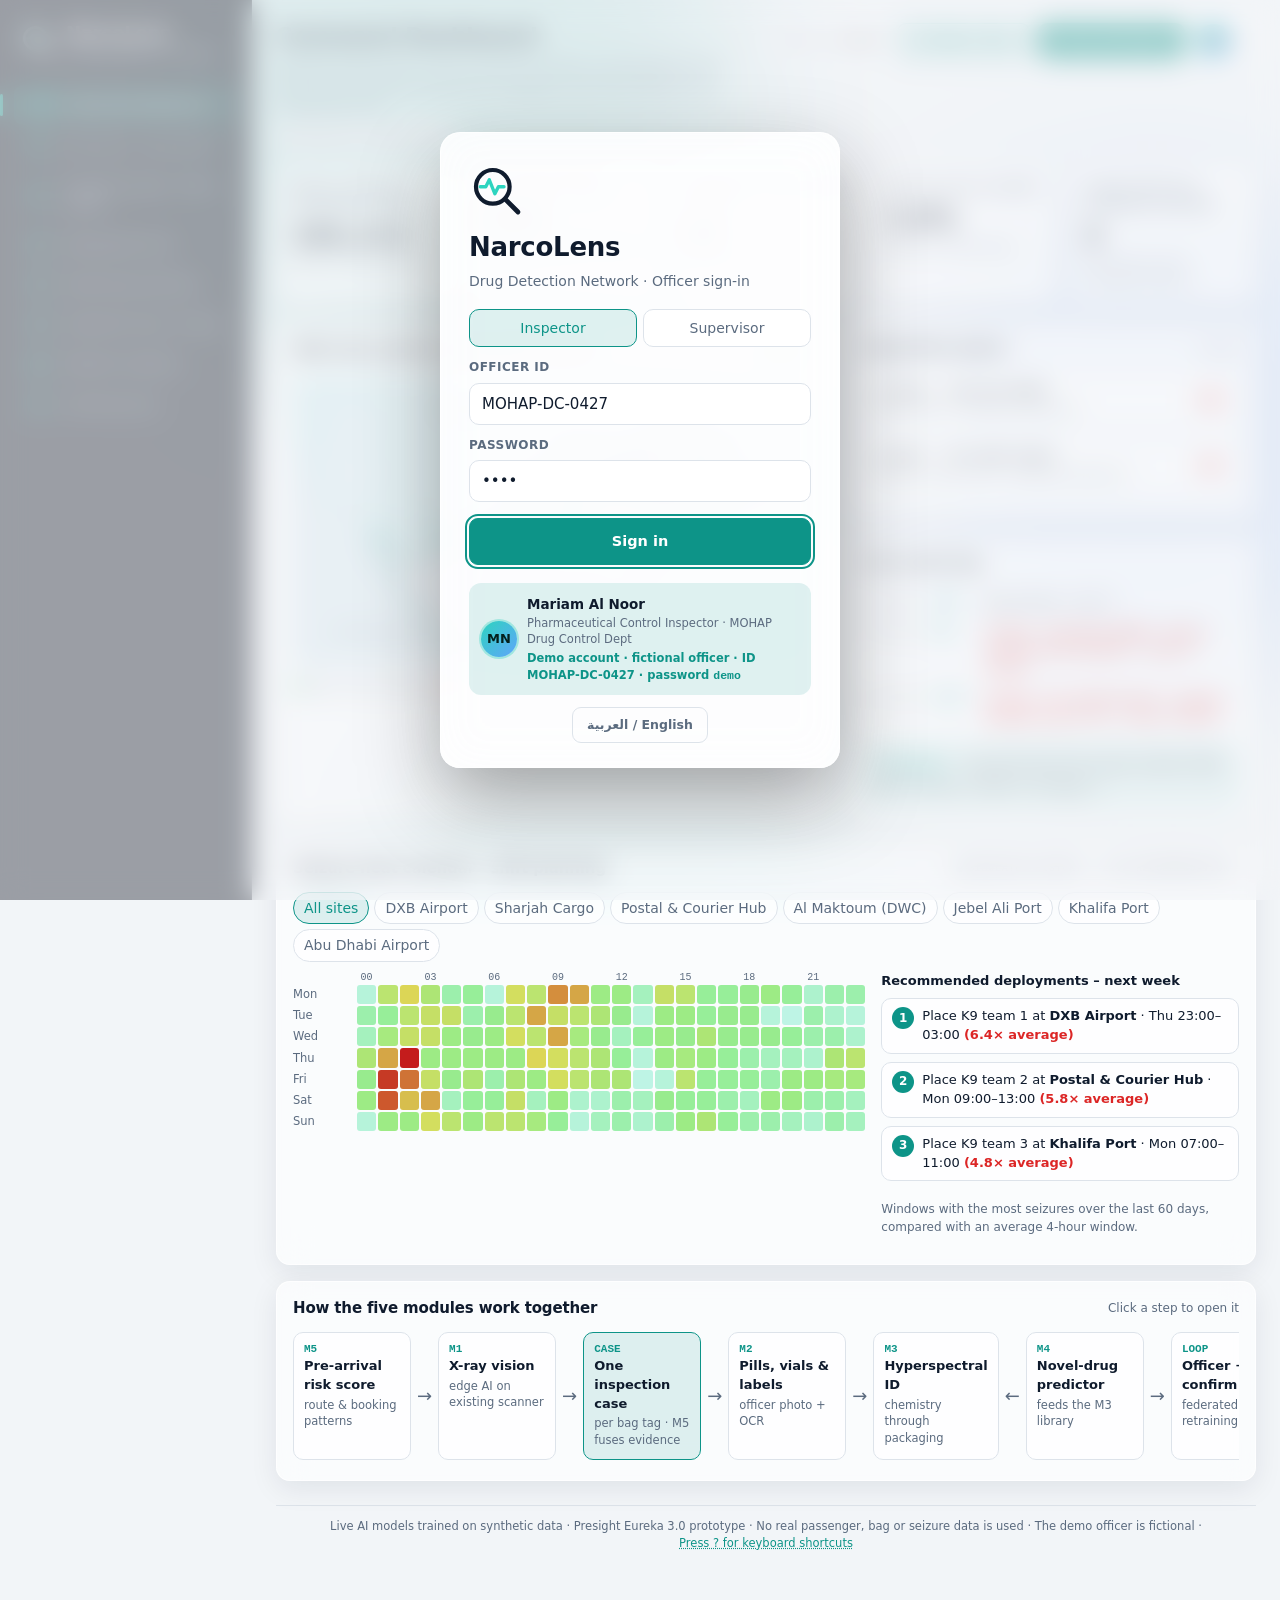
==== commit a51d527f: "Prototype: add peer-to-peer swarm rebuild to the Learning Loop" ====
--- a/narcolens-prototype/index.html
+++ b/narcolens-prototype/index.html
@@ -306,6 +306,7 @@
             <div class="fed-controls">
               <button class="btn primary" id="learnGo" type="button">&#9654; Run 1 round</button>
               <button class="btn" id="fedAuto" type="button">Auto-run rounds</button>
+              <button class="btn swarm-btn" id="fedSwarm" type="button">Swarm rebuild</button>
               <span id="fedPriv" class="fed-priv"></span>
               <span class="info-anchor fed-info">
                 <button class="info-btn icon-only" id="fedInfoBtn" type="button" data-info="fedInfo" aria-haspopup="dialog" aria-expanded="false" aria-controls="fedInfo">
--- a/narcolens-prototype/css/style.css
+++ b/narcolens-prototype/css/style.css
@@ -1189,3 +1189,18 @@
 .card:has(.info-pop:not([hidden])) { position: relative; z-index: 60; }
 .fed-info .info-pop { background: var(--panel); }
 @media (max-width: 900px) { body:has(.info-pop:not([hidden])) .fan { display: none; } }
+
+/* ======================= v14: swarm rebuild (peer-to-peer model recovery, simulated) ======================= */
+.swarm-btn { border-color: var(--accent); color: var(--accent); }
+.swarm-btn:hover:not(:disabled) { background: var(--accent-soft); }
+.fednet .fnode.dmg .node { stroke: var(--danger); stroke-width: 3.5; fill: var(--danger-soft); }
+.fednet .fnode.dmg .fn-ver { fill: var(--danger); font-size: 9.5px; }
+.fednet .fnode.dmg .fn-ring { opacity: 1; stroke: var(--danger); stroke-dasharray: 3 4; }
+.fednet .fn-prog { fill: none; stroke: var(--accent); stroke-width: 4; stroke-linecap: round; transition: stroke-dashoffset .35s ease; }
+.fednet .fnode.rebuilding .node { animation: trainPulse .45s ease-in-out infinite alternate; transform-box: fill-box; transform-origin: center; }
+.fednet.swarming .link { opacity: .12; }
+.fednet .plink { stroke: var(--accent); stroke-width: 2; stroke-dasharray: 5 5; opacity: .9; animation: plinkMove 1s linear infinite; }
+@keyframes plinkMove { to { stroke-dashoffset: -20; } }
+.fednet .fcore.bypass .core { opacity: .3; }
+.fednet .fcore.bypass .core-lbl { opacity: .55; }
+@media (prefers-reduced-motion: reduce) { .fednet .plink, .fednet .fnode.rebuilding .node { animation: none; } }
